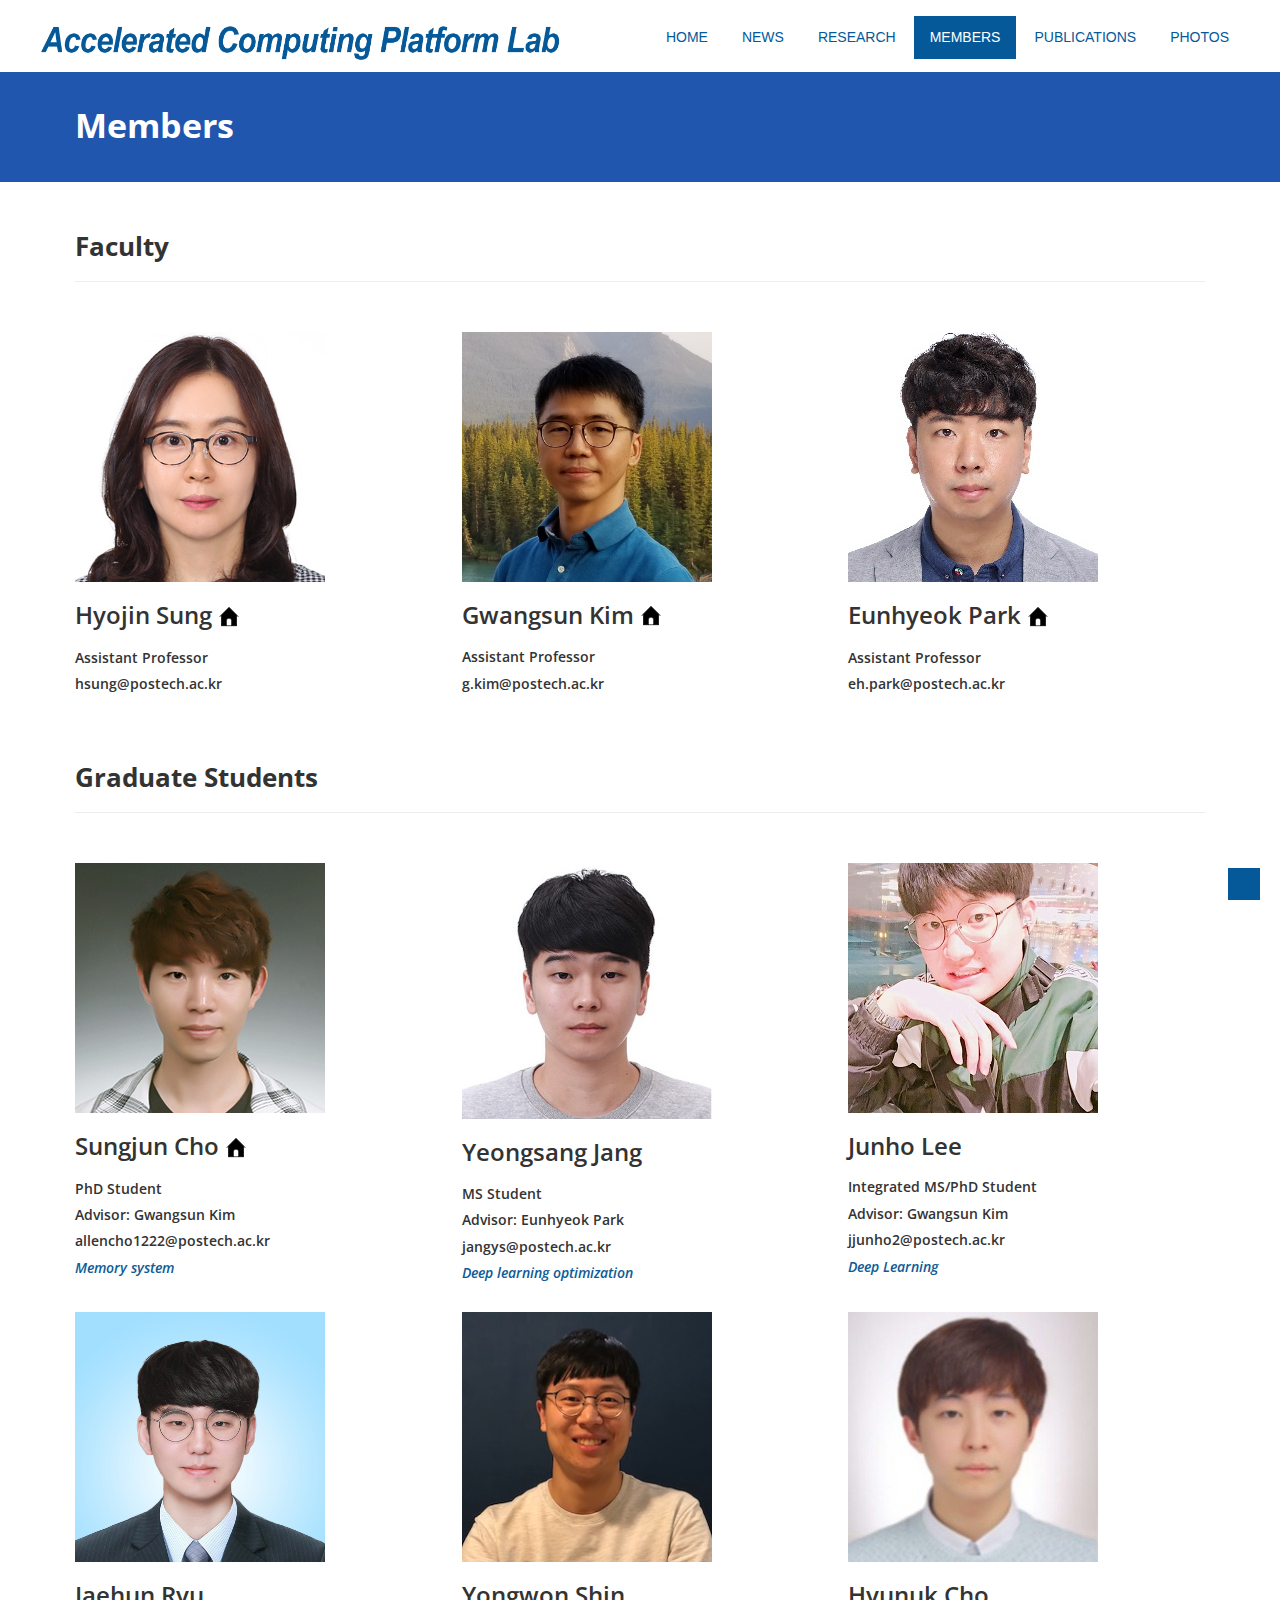
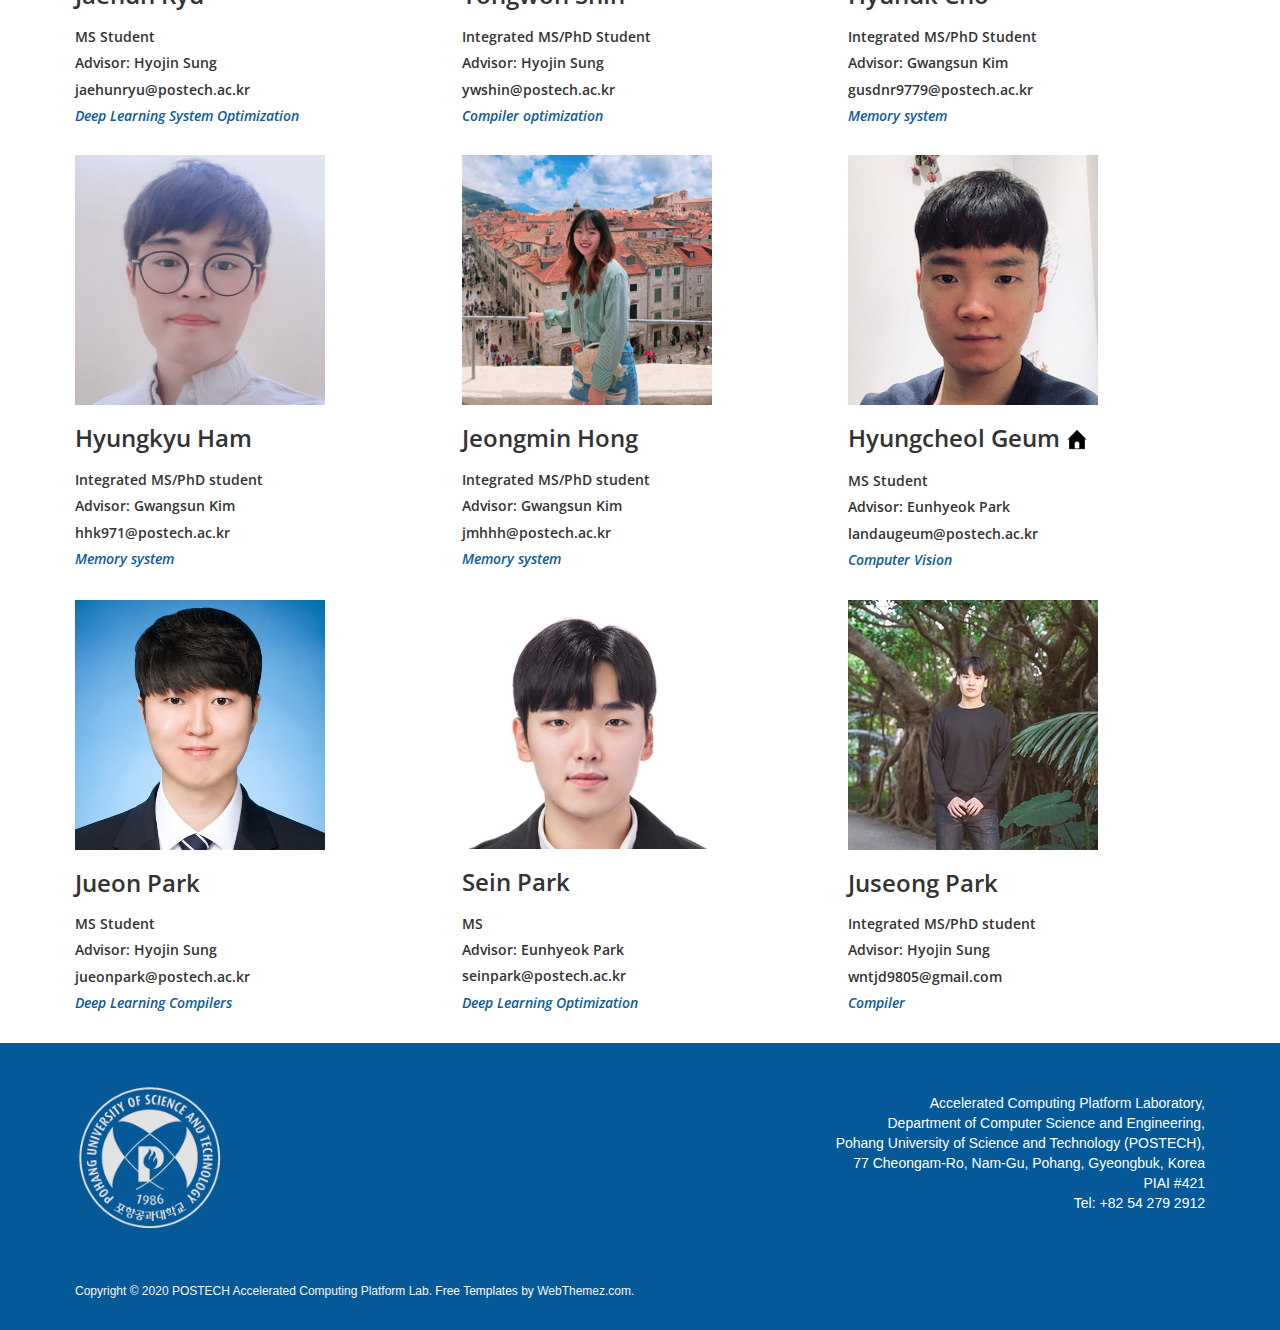
==== members.html @ 35310c90 "Update members.html" ====
<!DOCTYPE html>
<html lang="en" style="overflow-y:scroll">
<head>
<meta charset="utf-8">
<title>Accelerated Computing Platform Lab</title>
<meta name="viewport" content="width=device-width, initial-scale=1.0" />
<meta name="description" content="" />
<meta name="author" content="http://webthemez.com" />
 
<link href="css/bootstrap.min.css" rel="stylesheet" />
<link href="css/fancybox/jquery.fancybox.css" rel="stylesheet"> 
<link href="css/flexslider.css" rel="stylesheet" />
<link href="css/style.css" rel="stylesheet" />
 
<!-- HTML5 shim, for IE6-8 support of HTML5 elements -->
<!--[if lt IE 9]>
      <script src="http://html5shim.googlecode.com/svn/trunk/html5.js"></script>
    <![endif]-->

</head>
<body>
<div id="wrapper">

	<!-- start header -->
		<header>
        <div class="navbar navbar-default navbar-static-top">
            <div class="container" style="width:1250px">
                <div class="navbar-header">
                    <button type="button" class="navbar-toggle" data-toggle="collapse" data-target=".navbar-collapse">
                        <span class="icon-bar"></span>
                        <span class="icon-bar"></span>
                        <span class="icon-bar"></span>
                    </button>
                    <a class="navbar-brand" href="index.html"><img src="img/logo.png" alt="logo"/></a>
                </div>
                <div class="navbar-collapse collapse ">
                    <ul class="nav navbar-nav">
                        <li><a href="index.html">Home</a></li> 
                        <li><a href="news.html">News</a></li> 
                        <li><a href="research.html">Research</a></li>
                        <li class="active"><a href="members.html">Members</a></li>
                        <li><a href="publications.html">Publications</a></li>
                        <li><a href="photo.html">Photos</a></li>
                    </ul>
                </div>
            </div>
        </div>
	</header><!-- end header -->
	<section id="inner-headline">
	<div class="container">
		<div class="row">
			<div class="col-lg-12">
				<h2 class="pageTitle">Members</h2>
			</div>
		</div>
	</div>
	</section>
	<section id="content">
		<div class="container content">	
			<div class="row">
				<div class="col-md-12">
					<div><h2>Faculty</h2></div>
					<hr class="margin-bottom-50"></hr>
				</div>
			</div>		
        <!-- Start faculty -->
	<div id = "faculty">
	<!--
        <div class="row service-v1 margin-bottom-40">
            <div class="col-md-4 md-margin-bottom-40">
               <img class="img-responsive" src="img/service1.jpg" alt="">   
                <h3>Hyojin Sung</h3><h5>Assistant Professor</h5><h5>Dept. of Computer Science and Engineering</h5>
                <p>hsung_at_postech_dot_ac_dot_kr</p>        
            </div>
            <div class="col-md-4">
                <img class="img-responsive" src="img/service2.jpg" alt="">            
                <h3>Gwangsun Kim</h3><h5>Assistant Professor</h5><h5>Dept. of Computer Science and Engineering</h5>
                <p>g_dot_kim_at_postech_dot_ac_dot_kr</p>        
            </div>
            <div class="col-md-4 md-margin-bottom-40"></div>
        </div>
	-->
	</div>
	<br>
        <!-- End Faculty -->

	<!-- Start PhD students -->
	<!-- first row -->
			<div class="row">
				<div class="col-md-12">
					<div><h2>Graduate Students</h2></div>
					<hr class="margin-bottom-50"></hr>
				</div>
			</div>
	<div id = "graduate">
	</div>
	<!--
        <div class="row service-v1 margin-bottom-40">
            <div class="col-md-4 md-margin-bottom-40">
               <img class="img-responsive" src="img/service1.jpg" alt="">   
                <h3>Sungjun Cho</h3><h5>PhD Student</h5><h5>Dept. of Computer Science and Engineering</h5>
                <p>allencho1222_at_postech_dot_ac_dot_kr</p>        
            </div>
            <div class="col-md-4">
                <img class="img-responsive" src="img/service2.jpg" alt="">            
                <h3>Hyojin Sung</h3><h5>Assistant Professor</h5><h5>Dept. of Computer Science and Engineering</h5>
                <p>hsung_at_postech_dot_ac_dot_kr<p>        
            </div>
            <div class="col-md-4 md-margin-bottom-40">
                <img class="img-responsive" src="img/service2.jpg" alt="">            
                <h3>Hyojin Sung</h3><h5>Assistant Professor</h5><h5>Dept. of Computer Science and Engineering</h5>
                <p>hsung_at_postech_dot_ac_dot_kr</p>        
	    </div>
	</div>
	</div>-->
	<!-- end first row -->
	<!-- end PhD students -->

	<!-- Start undergarduate students -->
	<!-- first row -->
<!--	leave undergraduate student list
			<div class="row">
				<div class="col-md-12">
					<div><h2>Undergraduate Students</h2></div>
					<hr class="margin-bottom-50"></hr>
				</div>
			</div>
	<div id = "undergraduate">
        <div class="row service-v1 margin-bottom-40">
            <div class="col-md-4 md-margin-bottom-40">
               <img class="img-responsive" src="img/service1.jpg" alt="">   
                <h3>Sungjun Cho</h3><h5>PhD Student</h5><h5>Dept. of Computer Science and Engineering</h5>
                <p>allencho1222_at_postech_dot_ac_dot_kr</p>        
            </div>
            <div class="col-md-4">
                <img class="img-responsive" src="img/service2.jpg" alt="">            
                <h3>Hyojin Sung</h3><h5>Assistant Professor</h5><h5>Dept. of Computer Science and Engineering</h5>
                <p>hsung_at_postech_dot_ac_dot_kr<p>        
            </div>
            <div class="col-md-4 md-margin-bottom-40">
                <img class="img-responsive" src="img/service2.jpg" alt="">            
                <h3>Hyojin Sung</h3><h5>Assistant Professor</h5><h5>Dept. of Computer Science and Engineering</h5>
                <p>hsung_at_postech_dot_ac_dot_kr</p>        
	    </div>
	</div>
	</div>
-->
	<!-- end first row -->
	<!-- end undergraduate students -->
    </div>
    </section>
	<footer>
	<div class="container">
		<div class="row">
			<div id="markdiv" class="col-md-5">
					<img id="postechmark" src="img/postech_logo.png" align="left" width="150" height="150">
          <!--
					<span>Pohang University of Science and Technology</span> <br>
					<span>Department of Computer Science and Engineering</span>
          -->
			</div>
			<div id="addrdiv" class="col-md-5">
				<div class="widget" align="right">
					<span> Accelerated Computing Platform Laboratory, </span><br>
					<span> Department of Computer Science and Engineering,</span><br>
					<span> Pohang University of Science and Technology (POSTECH), </span><br>
					<span> 77 Cheongam-Ro, Nam-Gu, Pohang, Gyeongbuk, Korea</span><br>
					<span> PIAI #421 </span><br>
					<span> Tel: +82 54 279 2912 </span>
				</div>
			</div>
		</div>
	</div>
	<div id="sub-footer">
		<div class="container">
			<div class="row">
				<div class="col-lg-8">
					<div class="copyright">
						<p>
							<span>Copyright &copy; 2020 POSTECH Accelerated Computing Platform 
                Lab. <span> <a href="https://webthemez.com/tag/free" target="_blank">Free Templates</a> by WebThemez.com.
						</p>
					</div>
				</div>
			</div>
		</div>
	</div>
	</footer>
</div>
<a href="#" class="scrollup"><i class="fa fa-angle-up active"></i></a>
<!-- javascript
    ================================================== -->
<!-- Placed at the end of the document so the pages load faster -->
<!-- create member profile -->
<script src="js/jquery.js"></script>
<script src="js/jquery.easing.1.3.js"></script>
<script src="js/bootstrap.min.js"></script>
<script src="js/jquery.fancybox.pack.js"></script>
<script src="js/jquery.fancybox-media.js"></script> 
<script src="js/portfolio/jquery.quicksand.js"></script>
<script src="js/portfolio/setting.js"></script>
<script src="js/jquery.flexslider.js"></script>
<script src="js/animate.js"></script>
<script src="js/custom.js"></script>
<script src="js/members.js"></script>

</body>
</html>
---- css/style.css ----
/*
Author URI: http://webthemez.com/
Note: 
Licence under Creative Commons Attribution 3.0 
Do not remove the back-link in this web template 
-------------------------------------------------------*/

@import url('http://fonts.googleapis.com/css?family=Noto+Serif:400,400italic,700|Open+Sans:400,600,700'); 
//@import url('http://fonts.googleapis.com/css?family=Noto+Serif:400,400italic,700|Lato:400,600,700'); 
@import url('font-awesome.css');  
@import url('animate.css');


//sugnjun
body {
	font-family:'Open Sans', Arial, sans-serif;
	font-size:14px;
	font-weight:300;
	line-height:1.6em;
	color:#656565;
	/* background: #EFEFEF; */
}

a:active {
	outline:0;
}

.clear {
	clear:both;
}

h1,h2, h3, h4, h5, h6 {
	font-family:'Open Sans', Arial, sans-serif;
	font-weight: 600;
	line-height:1.1em;
	color:#333;
	margin-bottom: 20px;
}
 h2{
    font-size: 26px;
    font-weight: 700;
}
.container {
	padding:0 20px 0 20px;
	position:relative;
}
.help-block ul li {
    color: red;
}
.form-control {
    margin-bottom: 15px;
}
#wrapper{
	width:100%;
	margin:0;	
	padding:0;
}
.navbar-toggle {
    position: relative;
    float: right;
    padding: 9px 10px;
    margin-top: 8px;
    margin-right: 15px;
    margin-bottom: 8px;
    background-color: transparent;
    background-image: none;
    border: 0;
    border-radius: 4px;
}
.row,.row-fluid {
	margin-bottom:30px;
}

.row .row,.row-fluid .row-fluid{
	margin-bottom:30px;
}

.row.nomargin,.row-fluid.nomargin {
	margin-bottom:0;
}

img.img-polaroid {
	margin:0 0 20px 0;
}
.img-box {
	max-width:100%;
}
.flex-control-nav li{
display:none;
}
/*  Header
==================================== */
 
header .navbar {
    margin-bottom: 0;
}

.navbar-default {
    border: none;
}

.navbar-brand {
    color: #222;
	text-transform: uppercase;
    font-size: 24px;
    font-weight: 700;
    line-height: 1em;
	letter-spacing: -1px; 
    padding: 0 0 0 15px;
}
.navbar-default .navbar-brand{
color: #1891EC;
}
.navbar-default .navbar-brand img{
margin-top:2px;
height:55px;
width:530px;
}
header .navbar-collapse  ul.navbar-nav {
    float: right;
    margin-right: 0;
}
header .navbar {min-height: 70px;padding: 18px 0;background: #ffffff;}
.home-page header .navbar-default{
    background: #fff;
    /* position: absolute; */
    width: 100%;
}

header .nav li a:hover,
header .nav li a:focus,
header .nav li.active a,
header .nav li.active a:hover,
header .nav li a.dropdown-toggle:hover,
header .nav li a.dropdown-toggle:focus,
header .nav li.active ul.dropdown-menu li a:hover,
header .nav li.active ul.dropdown-menu li.active a{
    -webkit-transition: all .3s ease;
    -moz-transition: all .3s ease;
    -ms-transition: all .3s ease;
    -o-transition: all .3s ease;
    transition: all .3s ease;
}


header .navbar-default .navbar-nav > .open > a,
header .navbar-default .navbar-nav > .open > a:hover,
header .navbar-default .navbar-nav > .open > a:focus {
    -webkit-transition: all .3s ease;
    -moz-transition: all .3s ease;
    -ms-transition: all .3s ease;
    -o-transition: all .3s ease;
    transition: all .3s ease;
}


header .navbar {
    min-height: 70px;
    padding: 11px 0;
}

header .navbar-nav > li  {
    padding-top: 5px;
}

header  .navbar-nav > li > a {
    padding-bottom: 6px;
    padding-top: 5px;
    margin-left: 2px;
    line-height: 30px;
	font-weight: 700;
    -webkit-transition: all .3s ease;
    -moz-transition: all .3s ease;
    -ms-transition: all .3s ease;
    -o-transition: all .3s ease;
    transition: all .3s ease;
}


.dropdown-menu li a:hover {
    color: #fff !important;
}

header .nav .caret {
    border-bottom-color: #f5f5f5;
    border-top-color: #f5f5f5;
}
.navbar-default .navbar-nav > .active > a,
.navbar-default .navbar-nav > .active > a:hover,
.navbar-default .navbar-nav > .active > a:focus {
  background-color: #fff;
}
.navbar-default .navbar-nav > .open > a,
.navbar-default .navbar-nav > .open > a:hover,
.navbar-default .navbar-nav > .open > a:focus {
  background-color:  #fff;
}	
	

.dropdown-menu  {
    box-shadow: none;
    border-radius: 0;
	border: none;
}

.dropdown-menu li:last-child  {
	padding-bottom: 0 !important;
	margin-bottom: 0;
}

header .nav li .dropdown-menu  {
   padding: 0;
}

header .nav li .dropdown-menu li a {
   line-height: 28px;
   padding: 3px 12px;
}

/*Client Slider*/
.clients{
	padding:35px 0;
}
.clients-control{
	    position: absolute;
    right: 20px;
    top: 5px;
}
.client-img {
	height: auto;
	width: auto;
	max-width: 124px;
}
.clients-slider .owl-item{margin:0 10px; display:inline-block; min-height: 126px;}
.clients-slider .item img{
	
display: block;
	
/* background-color:#fafafa; */
}
.clients-slider .item img.colored {
	top: 0;
	display: none;
	/* background-color:#f5f5f5; */
}
.clients-slider .item {
    margin: 1px;
}
.clients-slider .item:hover img.colored{display:block;}
.clients-slider .item:hover img{display:none;}
.clients-control .btn,
.clients-control .btn{
	margin-bottom:0px;
	margin-top: 17px;
	padding: 0px 6px;
	font-size: 11px;
}


/* --- menu --- */

header .navigation {
	float:right;
}

header ul.nav li {
	border:none;
	margin:0;
}

header ul.nav li a {	
	font-size:12px;
	border:none;
	font-weight:700;
	text-transform:uppercase;
}

header ul.nav li ul li a {	
	font-size:12px;
	border:none;
	font-weight:300;
	text-transform:uppercase;
}


.navbar .nav > li > a {
  color: #055999;
  text-shadow: none;
  border: 1px solid rgba(255, 255, 255, 0) !important;
  font-size: 14px;
  font-weight: normal;
}

.navbar .nav a:hover {
	background: #055999 !important;
	color: #ffffff !important;
}

.navbar .nav > .active > a,.navbar .nav > .active > a:hover {
	background:none;
	color: #ffffff !important;
	/* border: 1px solid #055999 !important; */
	background: #055999;
}

.navbar .nav > .active > a:active,.navbar .nav > .active > a:focus {
	background:none;
	outline:0;
}

.navbar .nav li .dropdown-menu {
	z-index:2000;
}

header ul.nav li ul {
	margin-top:1px;
}
header ul.nav li ul li ul {
	margin:1px 0 0 1px;
}
.dropdown-menu .dropdown i {
	position:absolute;
	right:0;
	margin-top:3px;
	padding-left:20px;
}

.navbar .nav > li > .dropdown-menu:before {
  display: inline-block;
  border-right: none;
  border-bottom: none;
  border-left: none;
  border-bottom-color: none;
  content:none;
}
.navbar-default .navbar-nav>.active>a, .navbar-default .navbar-nav>.active>a:hover, .navbar-default .navbar-nav>.active>a:focus {color: #FFFFFF;/* border: 1px solid #FFFFFF !important; */background: #055999;color: #ffffff !important;}


ul.nav li.dropdown a {
	z-index:1000;
	display:block;
}

 select.selectmenu {
	display:none;
}
.pageTitle{
color: #fff;
margin: 30px 0 3px;
display: inline-block;
}
 
#banner{
	width: 100%;
	background:#000;
	position:relative;
	margin:0;
	padding:0;
	float: left;
	width: 100%;
}

/*  Sliders
==================================== */
/* --- flexslider --- */
#main-slider:before {/* content: ''; *//* width: 100%; *//* height: 100%; *//* background: rgba(0, 148, 255, 0.74); *//* z-index: 1; *//* position: absolute; */}
.flex-direction-nav a{
display:none;
}
.flexslider {
	padding:0;
	position: relative;
	zoom:1;
	background: #055999;
}
.flex-direction-nav .flex-prev{
left:0px; 
}
.flex-direction-nav .flex-next{ 
right:0px;
}
.flex-caption {zoom: 1;bottom: 0;background-color: transparent;color: #fff;margin: 0;padding: 25px 25px 25px 30px;position: absolute;left: 0;text-align: left;margin: 10px auto;right: 0px;display: inline-block;margin-left: 12%;}
.flex-caption h3 {color: #ffffff;margin-bottom: 15px;text-transform: uppercase;font-size: 38px;font-weight: bold;}
.flex-caption p {margin: 12px 0 56px;font-size: 20px;color: #ffffff;}
.skill-home{margin-bottom:50px;float: left;width: 100%;}
.c1{
/* border: #ed5441 1px solid; */
/* background:#ed5441; */
}
.c2{
/* border: #24DB5A 1px solid; */
/* background: #24DB5A; */
}
.c3{
/* border: #EC1890 1px solid; */
/* background: #EC1890; */
}
.c4{
/* border: #609cec 1px solid; */
/* background:#609cec; */
}
.skill-home .icons {padding: 36px 0 14px 0px;width: 100%;color: #797979;font-size: 42px;font-size: 68px;text-align: center;-ms-border-radius: 50%;-moz-border-radius: 50%;-webkit-border-radius: 50%;border-radius: 0;display: inline-table;float: left;}
.skill-home h2 {
padding-top: 20px;
font-size: 36px;
font-weight: 700;
} 
.skill-home h3 { 
font-size: 20px;
font-weight: 600;
}
.skill-home a {color: #ffffff;text-decoration: none;font-size: 13px;background: #055999;padding: 7px 20px;margin-top: 10px;display: inline-block;border: 1px solid #055999;}
.skill-home .box:hover{
	background: #ffffff;
	/* cursor:pointer; */
	/* color: #fff; */
	border: 1px solid #055999;
}
.skill-home .box:hover .icons,
.skill-home .box:hover h3, .skill-home .box:hover a {
	/* color:#fff; */
}
.skill-home a:hover {
    background: transparent;
    color: #02477b;
    border: 1px solid #055999;
}
.testimonial-solid {
padding: 50px 0 60px 0;
margin: 0 0 0 0;
background: #FFFFFF;
text-align: center;
}
.testi-icon-area {
text-align: center;
position: absolute;
top: -84px;
margin: 0 auto; 
width: 100%;
}
.testi-icon-area .quote {
padding: 15px 0 0 0;
margin: 0 0 0 0;
background: #ffffff;
text-align: center;
color: #1891EC;
display: inline-table;
width: 70px;
height: 70px;
-ms-border-radius: 50%;
-moz-border-radius: 50%;
-webkit-border-radius: 50%;
border-radius: 50%;
font-size: 42px; 
border: 1px solid #1891EC;
display: none;
}

.testi-icon-area .carousel-inner { 
margin: 20px 0;
}
.carousel-indicators {
bottom: -30px;
}
.text-center img {
margin: auto;
}
.aboutUs{padding: 80px 0 0;background: #055999;color: #fff;}
img.img-center {
margin: 0 auto;
display: block;
max-width: 100%;
}
.aboutUs h2 {
    color: #fff;
}
/* Testimonial
----------------------------------*/
.testimonial-area {
padding: 0 0 0 0;
margin:0;
background: url(../img/low-poly01.jpg) fixed center center;
background-size: cover;
-webkit-background-size: cover;
-moz-background-size: cover;
-ms-background-size: cover;
}
.testimonial-solid p {
color: #000000;
font-size: 16px;
line-height: 30px;
font-style: italic;
} 
section.jumbobox {
	background:#fff;
	padding: 28px 0 0 0;
	float: left;
	width: 100%;
	text-align: center;
}
.team-member{
	text-align:center;
}
.team-member h4{
	padding:10px 0 0;
	text-align:center;
	margin:0;
}
/* Clients
------------------------------------ */
#clients {
  padding: 67px 0; }
  #clients .client .img {
    height: 76px;
    width: 138px;
    cursor: pointer;
    -webkit-transition: box-shadow .1s linear;
    -moz-transition: box-shadow .1s linear;
    transition: box-shadow .1s linear; }
    #clients .client .img:hover {
      cursor: pointer;
      /*box-shadow: 0px 0px 2px 0px rgb(155, 155, 155);*/
      border-radius: 8px; }
  #clients .client .client1 {
    background: url("../img/client1.png") 0 -75px; }
    #clients .client .client1:hover {
      background-position: 1px 0px; }
  #clients .client .client2 {
    background: url("../img/client2.png") 0 -75px; }
    #clients .client .client2:hover {
      background-position: -1px 0px; }
  #clients .client .client3 {
    background: url("../img/client3.png") 0 -76px; }
    #clients .client .client3:hover {
      background-position: 0px 0px; }


/* Content
==================================== */

#content {
	position:relative;
	/* background:#fff; */
	padding: 30px 0 0px 0;
}

#content img {
	max-width:100%;
	height:auto;
}
 
.cta-text {
	text-align: center;
	margin-top:10px;
}


.big-cta .cta {
	margin-top:10px;
}
 
.box {
	width: 100%;
	/* border: 1px solid #D4D4D4; */
	display: inline-block;
	background: #efefef;
	padding-bottom: 20px;
	border: 1px solid #efefef;
}
.box-gray  {
	background: #f8f8f8;
	padding: 20px 20px 30px;
}
.box-gray  h4,.box-gray  i {
	margin-bottom: 20px;
}
.box-bottom {
	padding: 20px 0;
	text-align: center;
}
.box-bottom a {
	color: #fff;
	font-weight: 700;
}
.box-bottom a:hover {
	color: #eee;
	text-decoration: none;
}


/* Bottom
==================================== */

#bottom {
	background:#fcfcfc;
	padding:50px 0 0;

}
/* twitter */
#twitter-wrapper {
    text-align: center;
    width: 70%;
    margin: 0 auto;
}
#twitter em {
    font-style: normal;
    font-size: 13px;
}

#twitter em.twitterTime a {
	font-weight:600;
}

#twitter ul {
    padding: 0;
	list-style:none;
}
#twitter ul li {
    font-size: 20px;
    line-height: 1.6em;
    font-weight: 300;
    margin-bottom: 20px;
    position: relative;
    word-break: break-word;
}

.features .features-item {
  padding: 0 0 70px 0;
}
.features .features-item .features {
  margin-bottom: 34px;
}
.features .features-item .features .icon {
  float: left;
}
.features .features-item .features .icon i {
  z-index: 99;
  font-size: 26px;
  margin: 2px 8px 0 0;
  color: #ffc02a;
  background: #055999;
  padding: 16px;
  height: 58px;
  display: inline-block;
  border: 1px solid #055999;
}
.features .features-item .features-content {
  margin-left: 80px;
  padding-right: 68px;
}
.features .features-item .features-content h3 {
  padding-bottom: 8px;
  text-transform: uppercase;
  margin: 0;
  font-size: 18px;
}
.features .features-item .features:hover .icon-radius:after {
  -webkit-transform: scale(1);
  -moz-transform: scale(1);
  -ms-transform: scale(1);
  -o-transform: scale(1);
  transform: scale(1);
}
.features img{

margin: 10px 0 0 0;
}
/* page headline
==================================== */

//#inner-headline{background: #2056ae url(../img/slides/1.jpg) top right;position: relative;margin: 0;padding: 24px 0;background-size: 39%;background-repeat: no-repeat;background-size: contain;padding: 0;}
#inner-headline{background: #2056ae top right;position: relative;margin: 0;padding: 24px 0;background-size: 39%;background-repeat: no-repeat;background-size: contain;padding: 0;}
#inner-headline:before{content:'';position: absolute;/* background: rgba(0, 0, 0, 0.42); */z-index: 1;top: 0;left: 0;right: 0;bottom: 0;}

#inner-headline h2.pageTitle{
	color: #ffffff;
	padding: 5px 0;
	text-align: left;
	display:block;
	font-size: 34px;
	font-weight: 700;
	position: relative;
	z-index: 3;
}

/* --- breadcrumbs --- */
#inner-headline ul.breadcrumb {
	margin:40px 0;
	float:left;
}

#inner-headline ul.breadcrumb li {
	margin-bottom:0;
	padding-bottom:0;
}
#inner-headline ul.breadcrumb li {
	font-size:13px;
	color:#fff;
}

#inner-headline ul.breadcrumb li i{
	color:#dedede;
}

#inner-headline ul.breadcrumb li a {
	color:#fff;
}

ul.breadcrumb li a:hover {
	text-decoration:none;
}
.fancybox-title-inside-wrap {
    padding: 3px 30px 6px;
    background: #2F2F2F;
    text-align: center; 
}
.fancybox-title-inside-wrap h4{
    font-size: 18px;	
}
.fancybox-nav span { 
    background-color: transparent;
}
/* Forms
============================= */

/* --- contact form  ---- */
form#contactform input[type="text"] {
  width: 100%;
  border: 1px solid #f5f5f5;
  min-height: 40px;
  padding-left:20px;
  font-size:13px;
  padding-right:20px;
  -webkit-box-sizing: border-box;
     -moz-box-sizing: border-box;
          box-sizing: border-box;

}

form#contactform textarea {
border: 1px solid #f5f5f5;
  width: 100%;
  padding-left:20px;
  padding-top:10px;
  font-size:13px;
  padding-right:20px;
  -webkit-box-sizing: border-box;
     -moz-box-sizing: border-box;
          box-sizing: border-box;

}

form#contactform .validation {
	font-size:11px;
}

#sendmessage {
	border:1px solid #e6e6e6;
	background:#f6f6f6;
	display:none;
	text-align:center;
	padding:15px 12px 15px 65px;
	margin:10px 0;
	font-weight:600;
	margin-bottom:30px;

}

#sendmessage.show,.show  {
	display:block;
}
 
form#commentform input[type="text"] {
  width: 100%;
  min-height: 40px;
  padding-left:20px;
  font-size:13px;
  padding-right:20px;
  -webkit-box-sizing: border-box;
     -moz-box-sizing: border-box;
          box-sizing: border-box;
	-webkit-border-radius: 2px 2px 2px 2px;
		-moz-border-radius: 2px 2px 2px 2px;
			border-radius: 2px 2px 2px 2px;

}

form#commentform textarea {
  width: 100%;
  padding-left:20px;
  padding-top:10px;
  font-size:13px;
  padding-right:20px;
  -webkit-box-sizing: border-box;
     -moz-box-sizing: border-box;
          box-sizing: border-box;
	-webkit-border-radius: 2px 2px 2px 2px;
		-moz-border-radius: 2px 2px 2px 2px;
			border-radius: 2px 2px 2px 2px;
}


/* --- search form --- */
.search{
	float:right;
	margin:35px 0 0;
	padding-bottom:0;
}

#inner-headline form.input-append {
	margin:0;
	padding:0;
}



/*  Portfolio
================================ */

.work-nav #filters {
	margin: 0;
	padding: 0;
	list-style: none;
}

.work-nav #filters li {
	margin: 0 10px 30px 0;
	padding: 0;
	float:left;
}

.work-nav #filters li a {
	color: #7F8289;
	font-size: 16px;
	display: block;	
}

.work-nav #filters li a:hover {

}

.work-nav #filters li a.selected {
	color: #DE5E60;
}

#thumbs {
	margin: 0;
	padding: 0;	
}

#thumbs li {
	list-style-type: none;
}
 

.item-thumbs a + img {
	width: 100%;	
}

.item-thumbs .hover-wrap {
	position: absolute;
	display: block;
	width: 100%;
	height: 100%;
	
	opacity: 0;
	filter: alpha(opacity=0);
	
	-webkit-transition: all 450ms ease-out 0s;	
	   -moz-transition: all 450ms ease-out 0s;
		 -o-transition: all 450ms ease-out 0s;
		    transition: all 450ms ease-out 0s;
		  
	-webkit-transform: rotateY(180deg) scale(0.5,0.5);
	   -moz-transform: rotateY(180deg) scale(0.5,0.5);
		-ms-transform: rotateY(180deg) scale(0.5,0.5);
		 -o-transform: rotateY(180deg) scale(0.5,0.5);
			transform: rotateY(180deg) scale(0.5,0.5);	
}

.item-thumbs:hover .hover-wrap,
.item-thumbs.active .hover-wrap {
	opacity: 1;
	filter: alpha(opacity=100);
	
	-webkit-transform: rotateY(0deg) scale(1,1);
	   -moz-transform: rotateY(0deg) scale(1,1);
		-ms-transform: rotateY(0deg) scale(1,1);
		 -o-transform: rotateY(0deg) scale(1,1);
		    transform: rotateY(0deg) scale(1,1);
}

.item-thumbs .hover-wrap .overlay-img {
	position: absolute;
	width: 100%;
	height: 100%;
	opacity: 0.80;
	filter: alpha(opacity=80);
	background: rgba(228, 137, 7, 0.64);
}

.item-thumbs .hover-wrap .overlay-img-thumb {
	position: absolute;
	border-radius: 60px;
	top: 50%;
	left: 50%;
	margin: -16px 0 0 -16px;
	color: #fff;
	font-size: 32px;
	line-height: 1em;
	opacity: 1;
	filter: alpha(opacity=100);
}
 
ul.portfolio-categ{
	margin:10px 0 30px 0;
	padding:0;
	float:left;
	list-style:none;
}

ul.portfolio-categ li{
margin: 0; 
float: left;
list-style: none;
font-size: 13px;
font-weight: 600;
border: 1px solid #D5D5D5;
margin-right: 15px;
}

ul.portfolio-categ li a{
	display:block;
	padding: 8px 20px;
	color:#353535;
}
ul.portfolio-categ li.active{

border: 1px solid #055999;

background-color: #055999;

color: #0F0F29 !important;
}
ul.portfolio-categ li.active a:hover, ul.portfolio-categ li a:hover,ul.portfolio-categ li a:focus,ul.portfolio-categ li a:active {
	text-decoration:none;
	outline:0; 
}
ul.portfolio-categ li.active a{
color: #fff;}
  #accordion-alt3 .panel-heading h4 {
font-size: 13px;
line-height: 28px;
}
.panel .panel-heading h4 {
font-weight: 400;
}
.panel-title {
margin-top: 0;
margin-bottom: 0;
font-size: 15px;
color: inherit;
}
.panel-group .panel {
margin-bottom: 0;
border-radius: 2px;
}
.panel {
margin-bottom: 18px;
background-color: #F4F4F4;
border: 1px solid transparent;
border-radius: 2px;
-webkit-box-shadow: 0 1px 1px rgba(0,0,0,0.05);
box-shadow: 0 1px 1px rgba(0,0,0,0.05);
}
#accordion-alt3 .panel-heading h4 a i {font-size: 13px;line-height: 18px;width: 18px;height: 18px;margin-right: 5px;color: #055999;text-align: center;border-radius: 50%;margin-left: 6px;}  
.progress.pb-sm {
height: 6px!important;
}
.progress {
box-shadow: inset 0 0 2px rgba(0,0,0,.1);
}
.progress {
overflow: hidden;
height: 18px;
margin-bottom: 18px;
background-color: #f5f5f5;
border-radius: 2px;
-webkit-box-shadow: inset 0 1px 2px rgba(0,0,0,0.1);
box-shadow: inset 0 1px 2px rgba(0,0,0,0.1);
}
.progress .progress-bar.progress-bar-red {
background: #ed5441;
} 
.progress .progress-bar.progress-bar-green {
background: #51d466;
}
.progress .progress-bar.progress-bar-lblue {
background: #32c8de;
}
/* --- portfolio detail --- */
.top-wrapper {
	margin-bottom:20px;
}
.info-blocks {
margin-bottom: 15px;
}
.info-blocks i.icon-info-blocks {float: left;color: #055999;font-size: 30px;min-width: 50px;margin-top: 6px;text-align: center;background: #FFFFFF;height: 64px;padding: 18px;border: 1px solid #055999;}
.info-blocks .info-blocks-in {
padding: 0 10px;
overflow: hidden;
}
.info-blocks .info-blocks-in h3 {
color: #555;
font-size: 20px;
line-height: 28px;
margin:0px;
}
.info-blocks .info-blocks-in p {
font-size: 14px;
}
  
blockquote {
	font-size:16px;
	font-weight:400;
	font-family:'Noto Serif', serif;
	font-style:italic;
	padding-left:0;
	color:#a2a2a2;
	line-height:1.6em;
	border:none;
}

blockquote cite 							{ display:block; font-size:12px; color:#666; margin-top:10px; }
blockquote cite:before 					{ content:"\2014 \0020"; }
blockquote cite a,
blockquote cite a:visited,
blockquote cite a:visited 				{ color:#555; }

/* --- pullquotes --- */

.pullquote-left {
	display:block;
	color:#a2a2a2;
	font-family:'Noto Serif', serif;
	font-size:14px;
	line-height:1.6em;
	padding-left:20px;
}

.pullquote-right {
	display:block;
	color:#a2a2a2;
	font-family:'Noto Serif', serif;
	font-size:14px;
	line-height:1.6em;
	padding-right:20px;
}

/* --- button --- */
.btn{text-align: center;background: #055999;color: #fff;border-radius: 0;border: none;padding: 8px 15px;border: 1px solid #055999;}
.btn-theme {
	color: #fff;
	background: transparent;
	border: 1px solid #FFFFFF;
	padding: 12px 30px;
	font-weight: bold;
	border-radius: 10px;
}
.btn-theme:hover {
	color: #eee;
}

/* --- list style --- */

ul.general {
	list-style:none;
	margin-left:0;
}

ul.link-list{
	margin:0;
	padding:0;
	list-style:none;
}

ul.link-list li{
	margin:0;
	padding:2px 0 2px 0;
	list-style:none;
}
footer{
//sungjun:change footer color
//background: #1B1B1B;
background: #055999;
}
footer ul.link-list li a{
	//sungjun: footer color
	//color: #949494;
	color: #ffffff;
}
footer ul.link-list li a:hover {
	color:#eee;
}
/* --- Heading style --- */

h4.heading {
	font-weight:700;
}

.heading { margin-bottom: 30px; }

.heading {
	position: relative;
	
}

#research {
	//text-align:right;
	//argin-right:300px;
	text-indent:30px;
	list-style-position:inside;
}

#sponsordiv {
	margin-left:30px;
}

#memory {
	margin-top:50px;
}

#samsung {
	margin-bottom:-15px;
	margin-right:50px;
}

#addrdiv {
	float:right;
	margin-left:auto;
	margin-right:auto;
}

#markdiv {
	float:left;
	margin-left:auto;
	margin-right:auto;
	margin-top:40px;
}

#postechmark {
	float:left;
	//margin-right:10px;
	//margin-top:-5px;
  margin-top:-50px;
}

.widgetheading {
	width:100%;

	padding:0;
}

#bottom .widgetheading {
	position: relative;
	border-bottom: #e6e6e6 1px solid;
	padding-bottom: 9px;
}

aside .widgetheading {
	position: relative;
	border-bottom: #e9e9e9 1px solid;
	padding-bottom: 9px;
}

footer .widgetheading {
	position: relative;
}

footer .widget .social-network {
	position:relative;
}


#bottom .widget .widgetheading span, aside .widget .widgetheading span, footer .widget .widgetheading span {	
	position: absolute;
	width: 60px;
	height: 1px;
	bottom: -1px;
	right:0;

}
.box-area{padding: 0 0;/* padding-top: 0; *//* height: 125px; */float: left;text-align: center;padding: 0px 20px;width: 100%;}
/* --- Map --- */
.map{
	position:relative;
	margin-top:-50px;
	margin-bottom:40px;
}

.map iframe{
	width:100%;
	height:450px;
	border:none;
}

.map-grid iframe{
	width:100%;
	height:350px;
	border:none;
	margin:0 0 -5px 0;
	padding:0;
}

 
ul.team-detail{
	margin:-10px 0 0 0;
	padding:0;
	list-style:none;
}

ul.team-detail li{
	border-bottom:1px dotted #e9e9e9;
	margin:0 0 15px 0;
	padding:0 0 15px 0;
	list-style:none;
}

ul.team-detail li label {
	font-size:13px;
}

ul.team-detail li h4, ul.team-detail li label{
	margin-bottom:0;
}

ul.team-detail li ul.social-network {
	border:none;
	margin:0;
	padding:0;
}

ul.team-detail li ul.social-network li {
	border:none;	
	margin:0;
}
ul.team-detail li ul.social-network li i {
	margin:0;
}

 
.pricing-title{
	background:#fff;
	text-align:center;
	padding:10px 0 10px 0;
}

.pricing-title h3{
	font-weight:600;
	margin-bottom:0;
}

.pricing-offer{
	background: #fcfcfc;
	text-align: center;
	padding:40px 0 40px 0;
	font-size:18px;
	border-top:1px solid #e6e6e6;
	border-bottom:1px solid #e6e6e6;
}

.pricing-box.activeItem .pricing-offer{
	color:#fff;
}

.pricing-offer strong{
	font-size:78px;
	line-height:89px;
}

.pricing-offer sup{
	font-size:28px;
}

.pricing-container{
	background: #fff;
	text-align:center;
	font-size:14px;
}

.pricing-container strong{
color:#353535;
}

.pricing-container ul{
	list-style:none;
	padding:0;
	margin:0;
}

.pricing-container ul li{
	border-bottom: 1px solid #E6E6E6;
	list-style: none;
	padding: 15px 0 15px 0;
	margin: 0 0 0 0;
	color: #222;
}

.pricing-action{
	margin:0;
	background: #fcfcfc;
	text-align:center;
	padding:20px 0 30px 0;
}

.pricing-wrapp{
	margin:0 auto;
	width:100%;
	background:#fd0000;
}
 .pricing-box-item {
border: 1px solid #e6e6e6;
	
	position:relative;
	margin:0 0 20px 0;
	padding:0;
  -webkit-box-shadow: 0 2px 0 rgba(0,0,0,0.03);
  -moz-box-shadow: 0 2px 0 rgba(0,0,0,0.03);
  box-shadow: 0 2px 0 rgba(0,0,0,0.03);
  -webkit-box-sizing: border-box;
  -moz-box-sizing: border-box;
  box-sizing: border-box;
}

.pricing-box-item .pricing-heading {
	text-align: center;
	padding:0px 0 0px 0;
	display:block;
}
.pricing-box-item.activeItem .pricing-heading {
	text-align: center;
	padding:0px 0 1px 0;
	border-bottom:none;
	display:block;
	color:#fff;
}
.pricing-box-item.activeItem .pricing-heading h3 {
	 
}

.pricing-box-item .pricing-heading h3 strong {
	font-size: 24px;
	font-weight: bold;
	letter-spacing:-1px;
	color: #055999;
}
.pricing-box-item .pricing-heading h3 {
	font-size:32px;
	font-weight:300;
	letter-spacing:-1px;
	margin-bottom: 0;
}

.pricing-box-item .pricing-terms {
	text-align: center;
	display: block;
	overflow: hidden;
	padding: 11px 0 5px; 
}

.pricing-box-item .pricing-terms  h6 {
	margin-top: 20px;
	color: #000;
	font-size: 22px;
	font-weight: normal;
	background: #ffffff;
	padding: 20px 0;
}

.pricing-box-item .icon .price-circled {
    margin: 10px 10px 10px 0;
    display: inline-block !important;
    text-align: center !important;
    color: #fff;
    width: 68px;
    height: 68px;
	padding:12px;
    font-size: 16px;
	font-weight:700;
    line-height: 68px;
    text-shadow:none;
    cursor: pointer;
    background-color: #888;
    border-radius: 64px;
    -moz-border-radius: 64px;
    -webkit-border-radius: 64px;
}

.pricing-box-item  .pricing-action{
	margin:0;
	text-align:center;
	padding: 30px 15px;
}
 .pricing-action a:hover {
    color: #fff;
}
/* ===== Widgets ===== */

/* --- flickr --- */
.widget .flickr_badge {
	width:100%;
}
.widget .flickr_badge img { margin: 0 9px 20px 0; }

footer .widget .flickr_badge {
    width: 100%;
}
footer .widget .flickr_badge img {
    margin: 0 9px 20px 0;
}

.flickr_badge img {
    width: 50px;
    height: 50px;
    float: left;
	margin: 0 9px 20px 0;
}
 
/* --- Recent post widget --- */

.recent-post{
	margin:20px 0 0 0;
	padding:0;
	line-height:18px;
}

.recent-post h5 a:hover {
	text-decoration:none;
}

.recent-post .text h5 a {
	color:#353535;
}

  
footer{
	padding:50px 0 0 0;
	//sungjun: footer color
	//color: #949494;
	color: #ffffff;
}

footer a {
	color:#fff;
}

footer a:hover {
	color:#eee;
}

footer h1, footer h2, footer h3, footer h4, footer h5, footer h6{
	color: #FFFFFF;
}

footer address {
	line-height:1.6em;
}

footer h5 a:hover, footer a:hover {
	text-decoration:none;
}

ul.social-network {
	list-style:none;
	margin:0;
}

ul.social-network li {
	display:inline;
	margin: 0 5px;
}

#sub-footer{
	text-shadow:none;
	color:#f5f5f5;
	padding:0;
	padding-top:0px;
	margin:20px 0 0 0;
	//sungjun:change footer color
	//background: #191919;
	background: #055999;
}

#sub-footer p{
	margin:0;
	padding:0;
}

#sub-footer span{
	color:#f5f5f5;
}

.copyright {
	text-align:left;
	font-size:12px;
}

#sub-footer ul.social-network {
	float:right;
}

  

/* scroll to top */
.scrollup{
    position:fixed;
    width:32px;
    height:32px;
    bottom:0px;
    right:20px;
    background: #055999;
}

a.scrollup {
	outline:0;
	text-align: center;
}

a.scrollup:hover,a.scrollup:active,a.scrollup:focus {
	opacity:1;
	text-decoration:none;
}
a.scrollup i {
	margin-top: 10px;
	color: #fff;
}
a.scrollup i:hover {
	text-decoration:none;
}



 
.absolute{
	position:absolute;
}

.relative{
	position:relative;
}

.aligncenter{
	text-align:center;
}

.aligncenter span{
	margin-left:0;
}

.floatright {
	float:right;
}

.floatleft {
	float:left;
}

.floatnone {
	float:none;
}

.aligncenter {
	text-align:center;
}
 
img.pull-left, .align-left{
	float:left;
	margin:0 15px 15px 0;
}

.widget img.pull-left {
	float:left;
	margin:0 15px 15px 0;
}

img.pull-right, .align-right {
	float:right;
	margin:0 0 15px 15px;
}

article img.pull-left, article .align-left{
	float:left;
	margin:5px 15px 15px 0;
}

article img.pull-right, article .align-right{
	float:right;
	margin:5px 0 15px 15px;
}
 ============================= */

.clear-marginbot{
	margin-bottom:0;
}

.marginbot10{
	margin-bottom:10px;
}
.marginbot20{
	margin-bottom:20px;
}
.marginbot30{
	margin-bottom:30px;
}
.marginbot40{
	margin-bottom:40px;
}

.clear-margintop{
	margin-top:0;
}

.margintop10{
	margin-top:10px;
}

.margintop20{
	margin-top:20px;
}

.margintop30{
	margin-top:30px;
}

.margintop40{
	margin-top:40px;
}
header .nav .caret {
    border-bottom-color: #f5f5f5;
    border-top-color: #adadad;
}

/*  Media queries 
============================= */

@media (min-width: 768px) and (max-width: 979px) {

	a.detail{
		background:none;
		width:100%;
	}


	
	footer .widget form  input#appendedInputButton {
		  display: block;
		  width: 91%;
		  -webkit-border-radius: 4px 4px 4px 4px;
			 -moz-border-radius: 4px 4px 4px 4px;
				  border-radius: 4px 4px 4px 4px;
	}
	
	footer .widget form  .input-append .btn {
		  display: block;
		  width: 100%;
		  padding-right: 0;
		  padding-left: 0;
		  -webkit-box-sizing: border-box;
			 -moz-box-sizing: border-box;
				  box-sizing: border-box;
				  margin-top:10px;
	}

	ul.related-folio li{
		width:156px;
		margin:0 20px 0 0;
	}	
}

@media (max-width: 767px) {
.navbar-default .navbar-collapse{
border-color: none;/* background: #202021; */}
.navbar-default .navbar-toggle .icon-bar {background-color: #055999;border-radius: 0;}
.navbar-default .navbar-toggle:hover, .navbar-default .navbar-toggle:focus {background-color: rgba(221, 221, 221, 0);/* margin-top: 12px; */}
.navbar-default .navbar-collapse, .navbar-default .navbar-form {
border-color: rgba(255, 255, 255, 0.58);
margin-top: 15px;
}

  body {
    padding-right: 0;
    padding-left: 0;
  }
	.navbar-brand { 
		border-bottom: none;
	}
	.navbar-header {
		border-bottom: none;
	}
	
	.navbar-nav {
		border-top: none;
		float: none;
		width: 100%;
	}
.navbar .nav > .active > a, .navbar .nav > .active > a:hover {/* background: none; */font-weight: 700;color: #FFFFFF;}
	header .navbar-nav > li {
padding-bottom: 2px;
padding-top: 3px;
}
	header .nav li .dropdown-menu  {
		margin-top: 0;
	}

	.dropdown-menu {
	  position: absolute;
	  top: 0;
	  left: 40px;
	  z-index: 1000;
	  display: none;
	  float: left;
	  min-width: 160px;
	  padding: 5px 0;
	  margin: 2px 0 0;
	  font-size: 13px;
	  list-style: none;
	  background-color: #fff;
	  background-clip: padding-box;
	  border: 1px solid #f5f5f5;
	  border: 1px solid rgba(0, 0, 0, .15);
	  border-radius: 0;
	  -webkit-box-shadow: 0 6px 12px rgba(0, 0, 0, .175);
			  box-shadow: 0 6px 12px rgba(0, 0, 0, .175);
	}
	

	
	li.active  {
		border: none;
		overflow: hidden;
}

	
	.box {
		border-bottom:1px solid #e9e9e9;
		padding-bottom:20px;
	}

	.flexslider .slide-caption {
		width: 90%; 
		padding: 2%; 
		position: absolute; 
		left: 0; 
		bottom: -40px; 
	}


	#inner-headline .breadcrumb {
		float:left;
		clear:both;
		width:100%;
	}

	.breadcrumb > li {
		font-size:13px;
	}

	
	ul.portfolio li article a i.icon-48{
		width:20px;
		height:20px;
		font-size:16px;
		line-height:20px;
	}


	.left-sidebar{
		border-right:none;
		padding:0 0 0 0;
		border-bottom: 1px dotted #e6e6e6;
		padding-bottom:10px;
		margin-bottom:40px;
	}
	
	.right-sidebar{
		margin-top:30px;
		border-left:none;
		padding:0 0 0 0;
	}
	
	
	footer .col-lg-1, footer .col-lg-2, footer .col-md-3, footer .col-lg-4, footer .col-lg-5, footer .col-lg-6, 
	footer .col-lg-7, footer .col-lg-8, footer .col-lg-9, footer .col-lg-10, footer .col-lg-11, footer .col-lg-12{
		margin-bottom:20px;
	}

	#sub-footer ul.social-network {
		float:left;
	}
	

	
  [class*="span"] {
		margin-bottom:20px;
  }

}
@media (min-width:768px){
	.item-thumbs {
    position: relative;
    overflow: hidden;
    margin-bottom: 30px;
    cursor: pointer;
    width: 48%;
    float: left;
    margin: 1%;
}
}
@media (max-width: 480px) {
	.bottom-article a.pull-right {
		float:left;
		margin-top:20px;
	}

	.search{
		float:left;
	}

	.flexslider .flex-caption {
		display:none;
	}


	.cta-text {
		margin:0 auto;
		text-align:center;	
	}
	
	ul.portfolio li article a i{
		width:20px;
		height:20px;
		font-size:14px;
	}


}

 
    /*==========  Mobile First Method  ==========*/
 
    /* Extra Small Devices, Phones */ 
    @media only screen and (min-width : 480px) {

		.item-thumbs {
			position: relative;
			overflow: hidden;
			margin-bottom: 30px;
			cursor: pointer;
			width: 98%;
			float: left;
			margin: 1%;
		}
    }

    /* Small Devices, Tablets */
    @media only screen and (min-width : 768px) {
		.item-thumbs {
			position: relative;
			overflow: hidden;
			margin-bottom: 30px;
			cursor: pointer;
			width: 46%;
			float: left;
			margin: 1%;
		}
    }

    /* Medium Devices, Desktops */
    @media only screen and (min-width : 992px) {

		.item-thumbs {
			position: relative;
			overflow: hidden;
			margin-bottom: 30px;
			cursor: pointer;
			width: 23%;
			float: left;
			margin: 1%;
		}
    }

    /* Large Devices, Wide Screens */
    @media only screen and (min-width : 1200px) {

		.item-thumbs {
			position: relative;
			overflow: hidden;
			margin-bottom: 30px;
			cursor: pointer;
			width: 23%;
			float: left;
			margin: 1%;
		}
    }
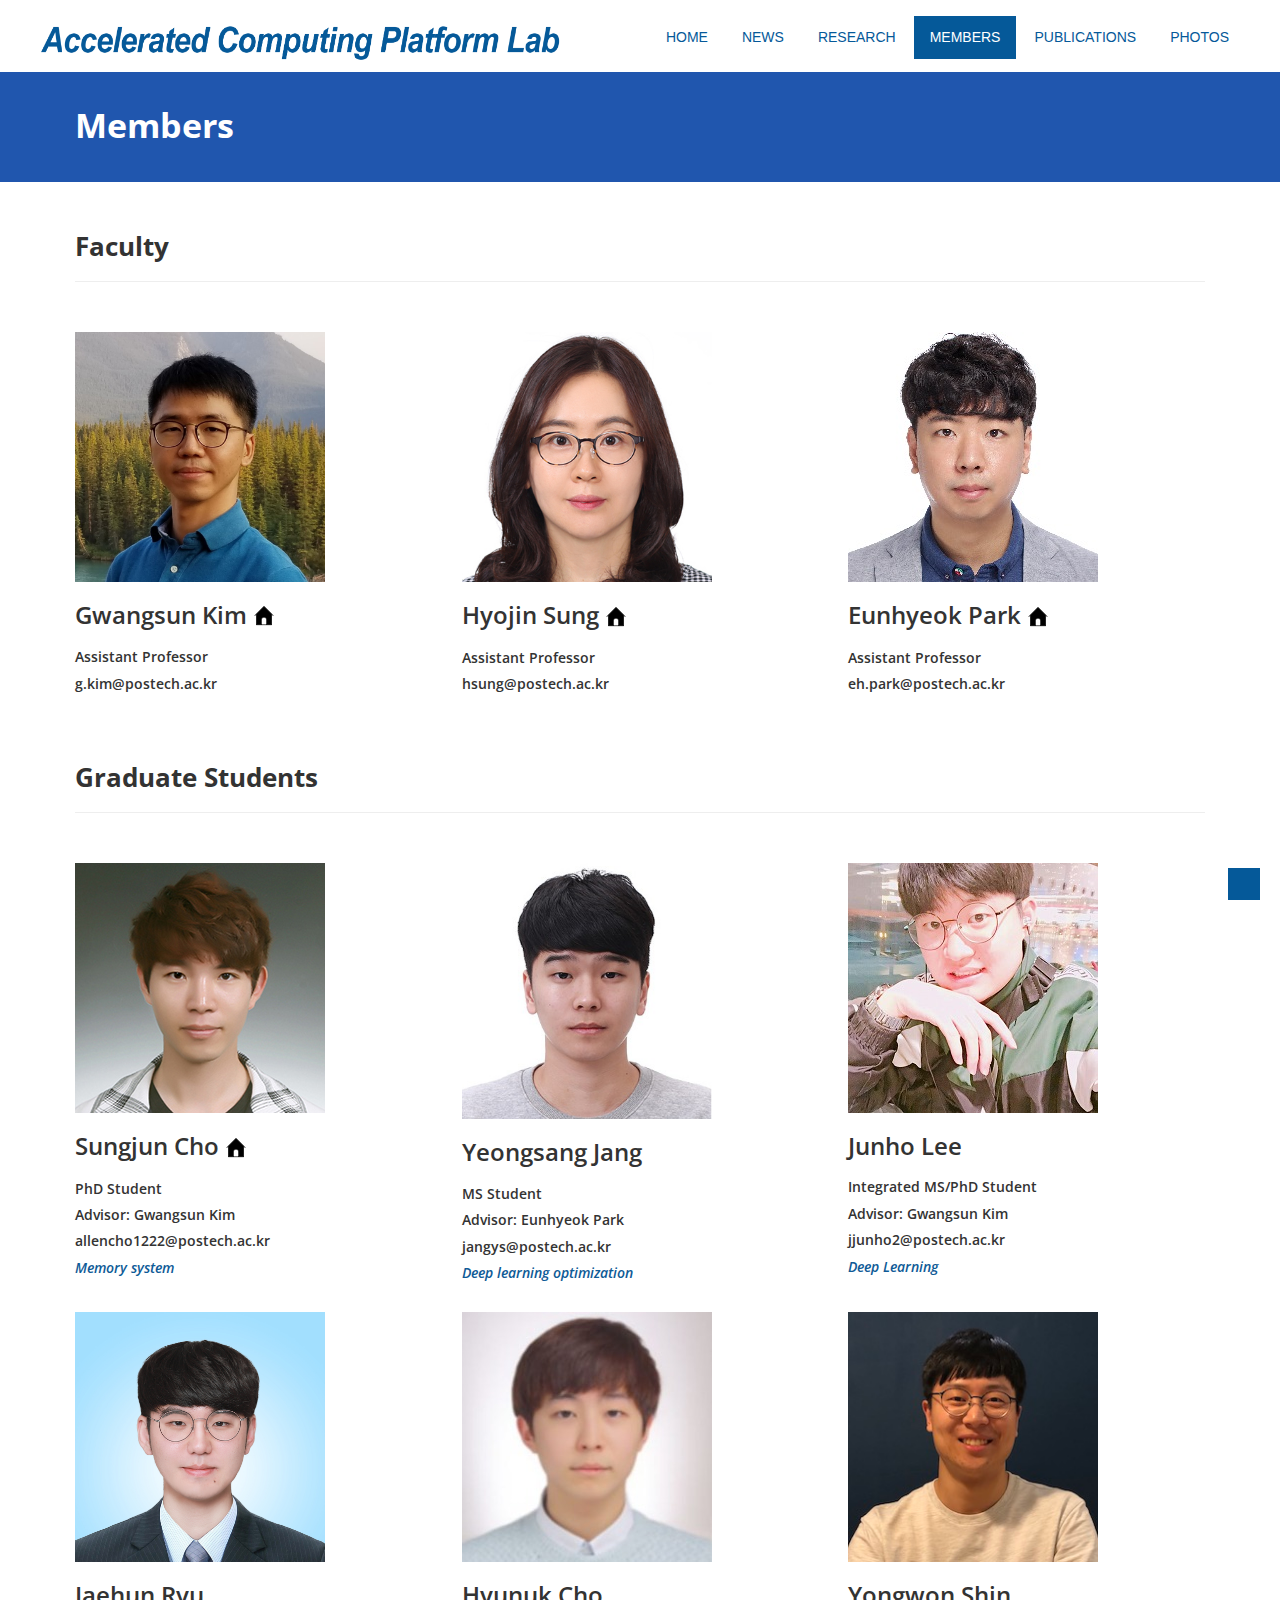
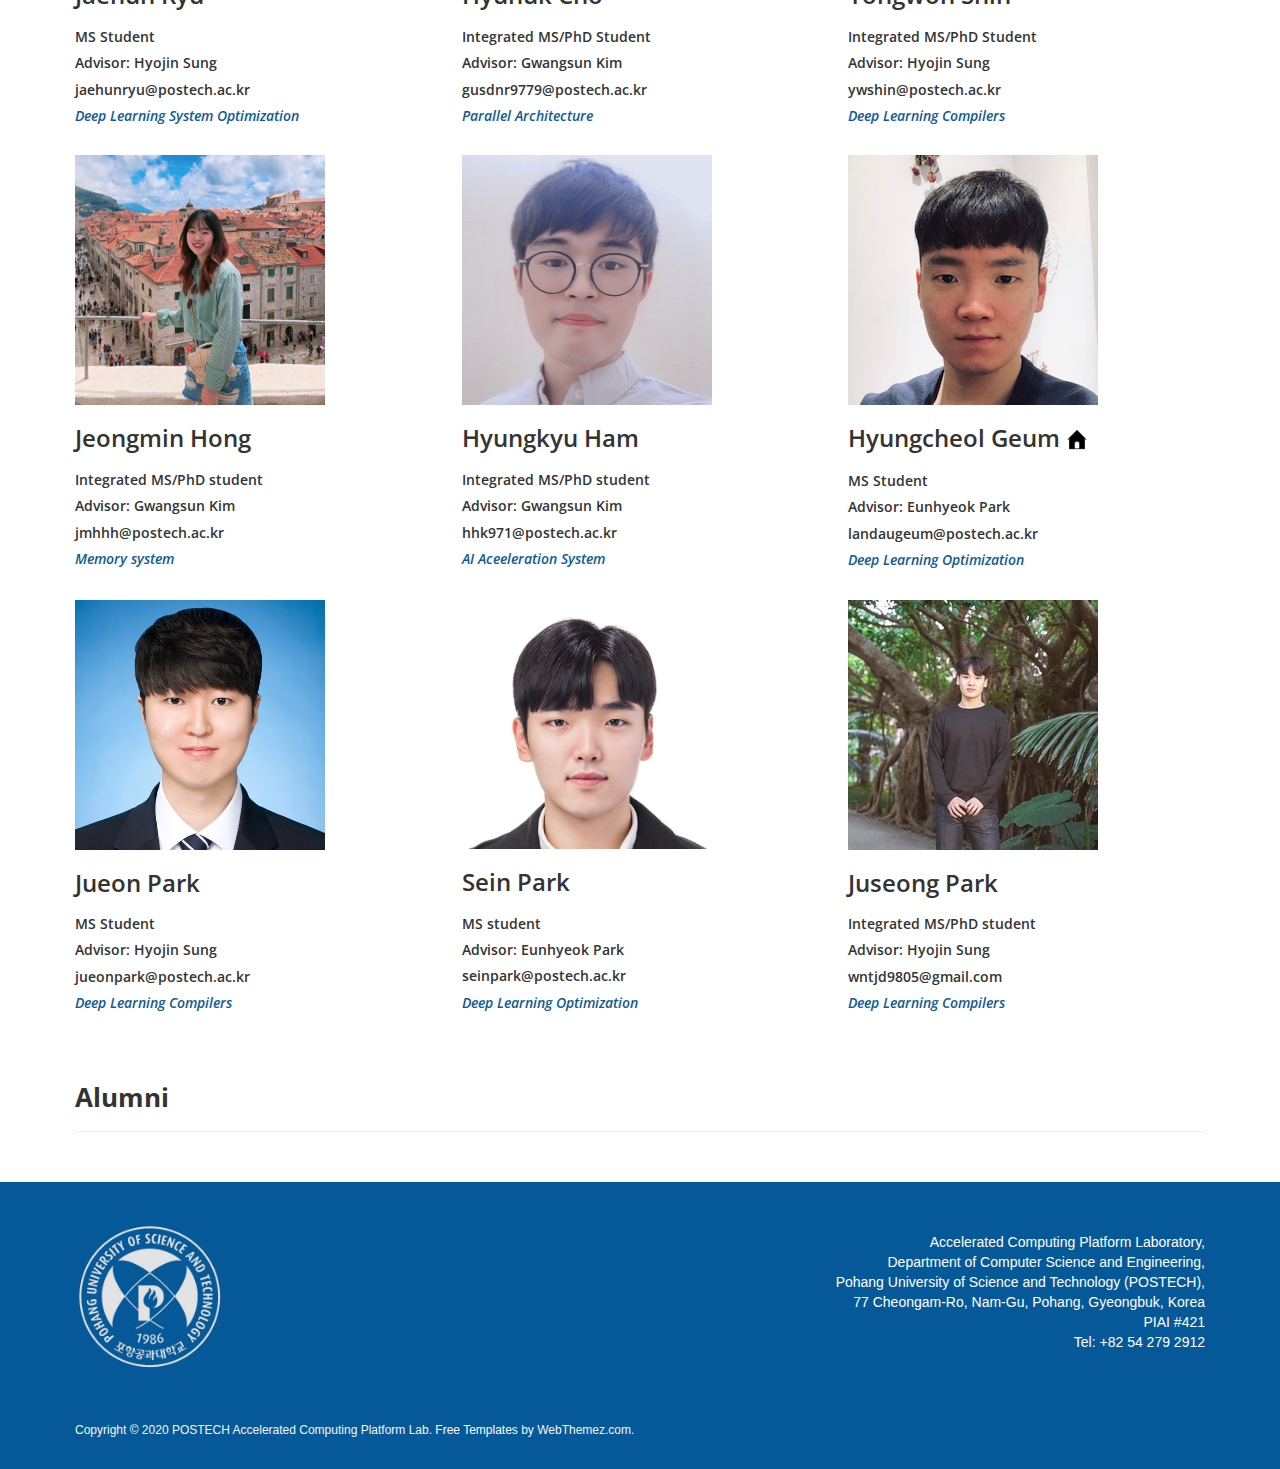
==== commit 1238b792: "Update members.html" ====
--- a/members.html
+++ b/members.html
@@ -94,6 +94,15 @@
 			</div>
 	<div id = "graduate">
 	</div>
+	<br>
+			<div class="row">
+				<div class="col-md-12">
+					<div><h2>Alumni</h2></div>
+					<hr class="margin-bottom-50"></hr>
+				</div>
+			</div>
+	<div id = "alumni">
+	</div>
 	<!--
         <div class="row service-v1 margin-bottom-40">
             <div class="col-md-4 md-margin-bottom-40">
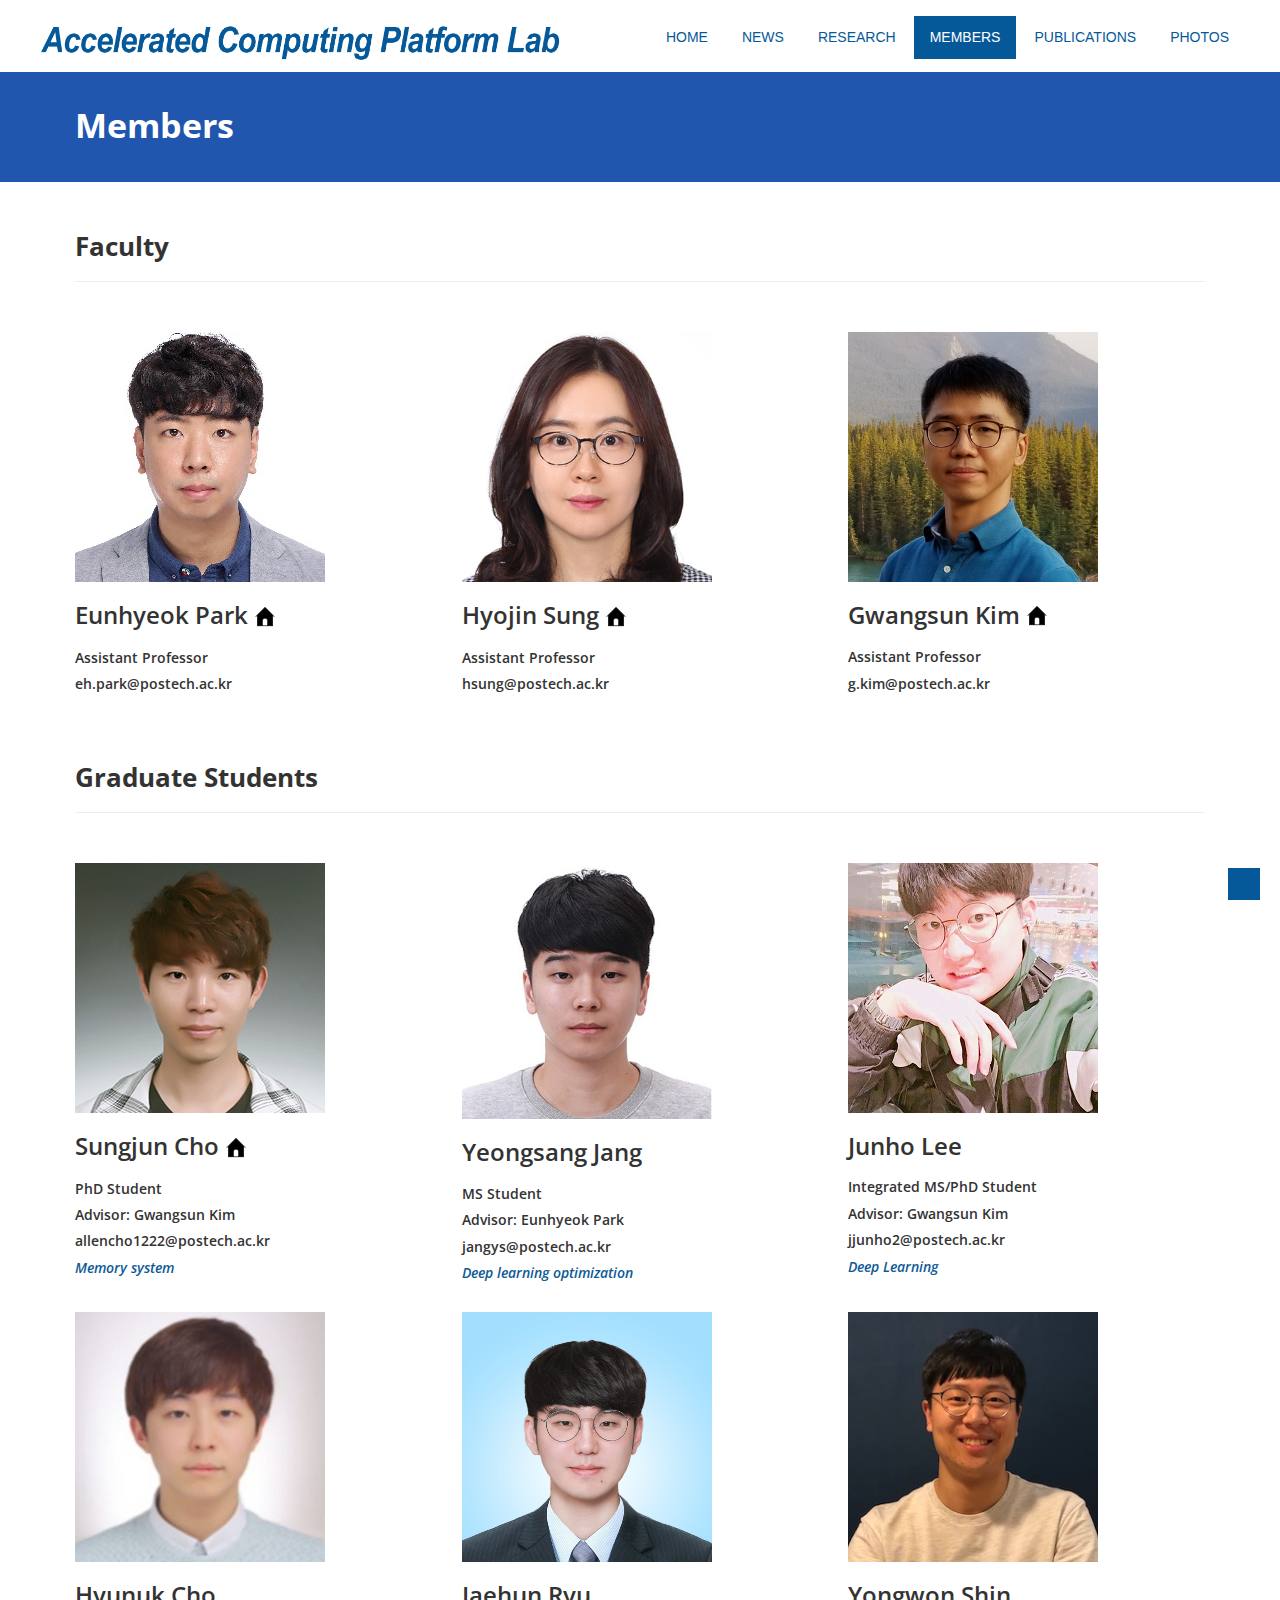
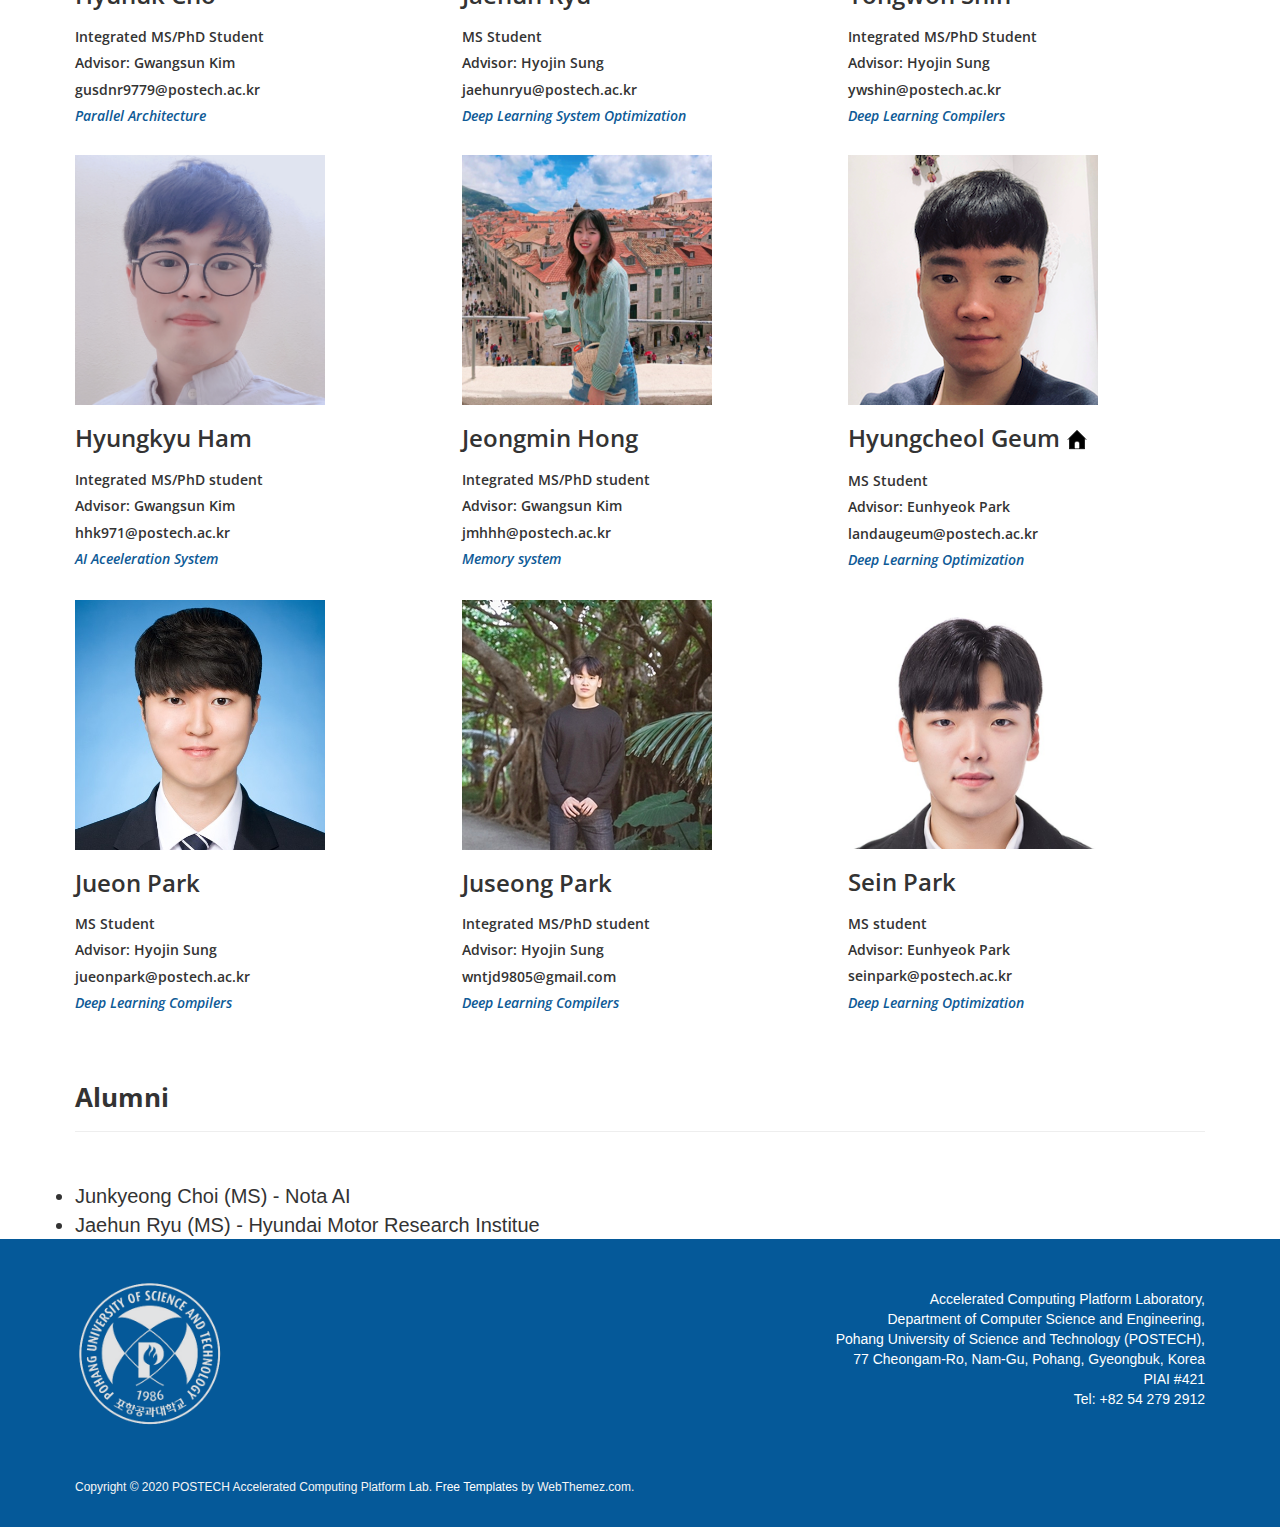
==== commit 068cf61c: "Update members.html" ====
--- a/members.html
+++ b/members.html
@@ -102,6 +102,8 @@
 				</div>
 			</div>
 	<div id = "alumni">
+		<li style="font-size: 15pt;">Junkyeong Choi (MS) - Nota AI
+		<li style="font-size: 15pt;">Jaehun Ryu (MS) - Hyundai Motor Research Institue
 	</div>
 	<!--
         <div class="row service-v1 margin-bottom-40">
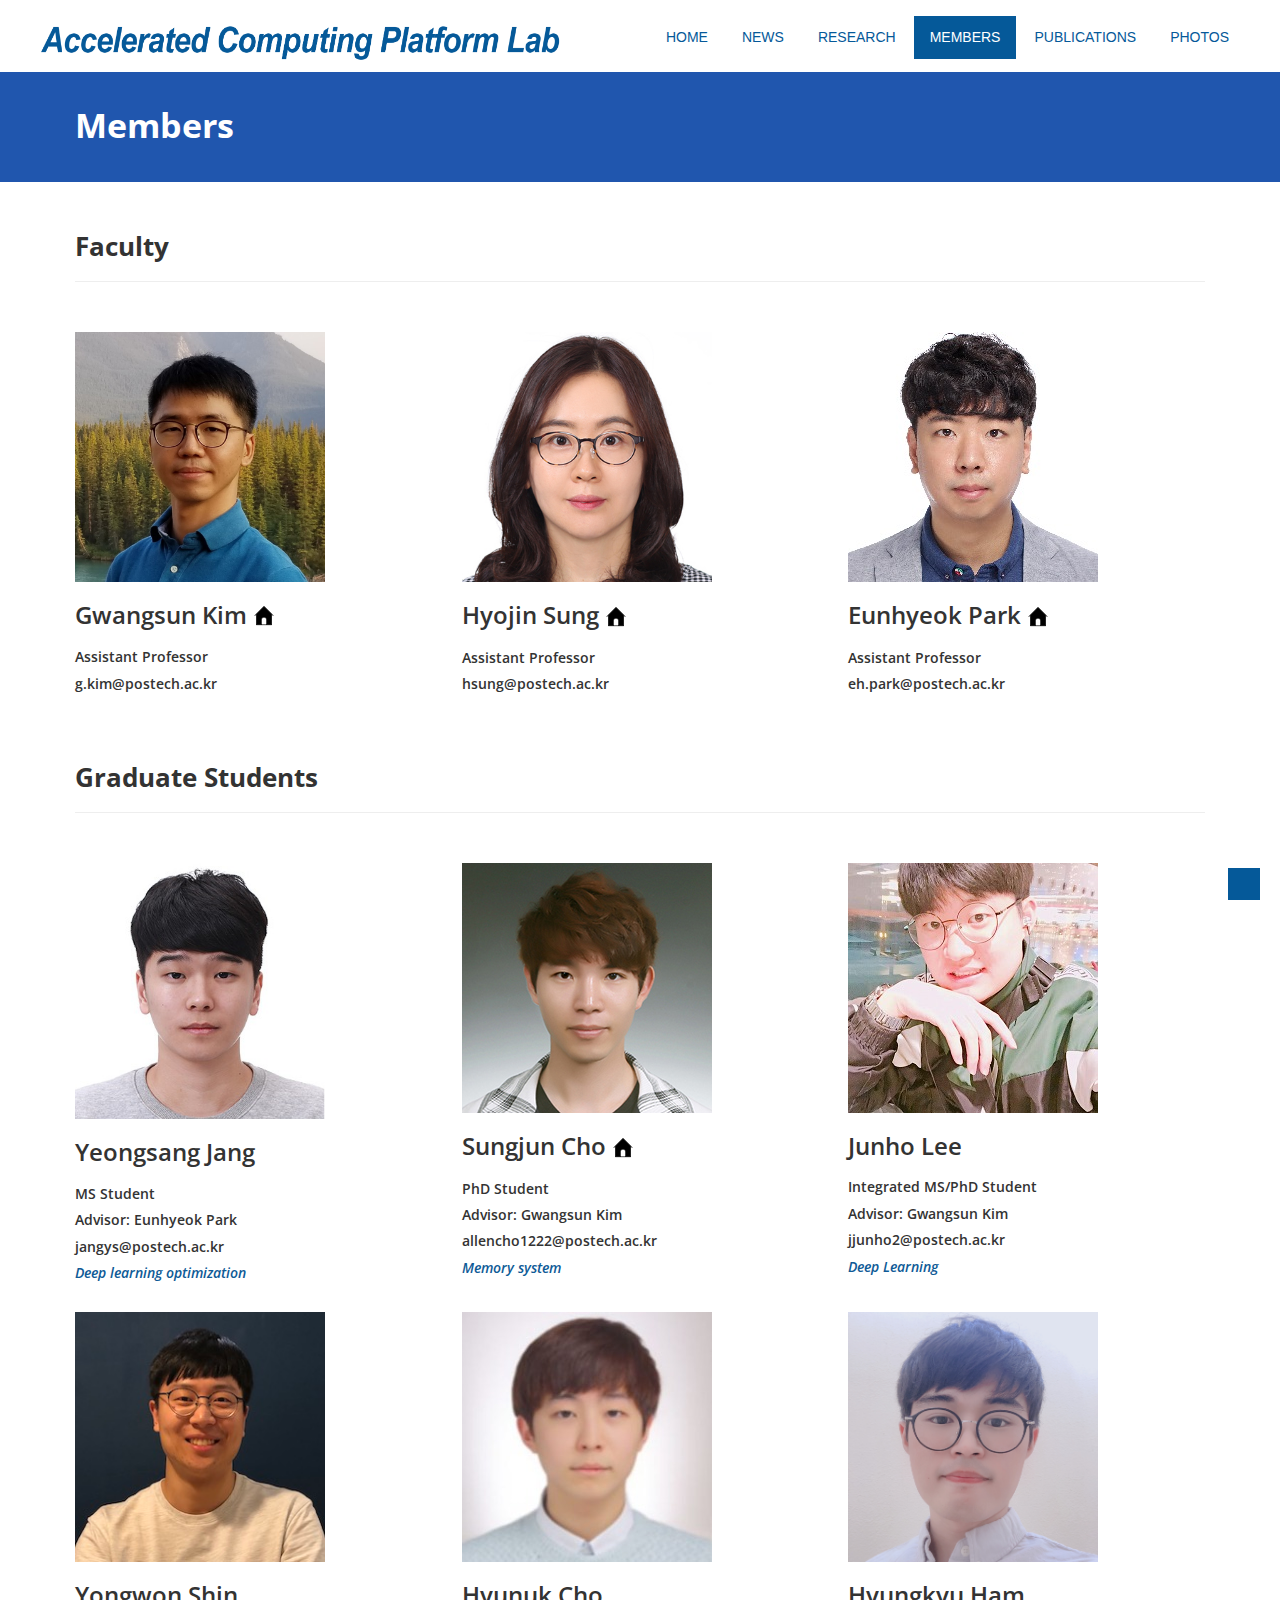
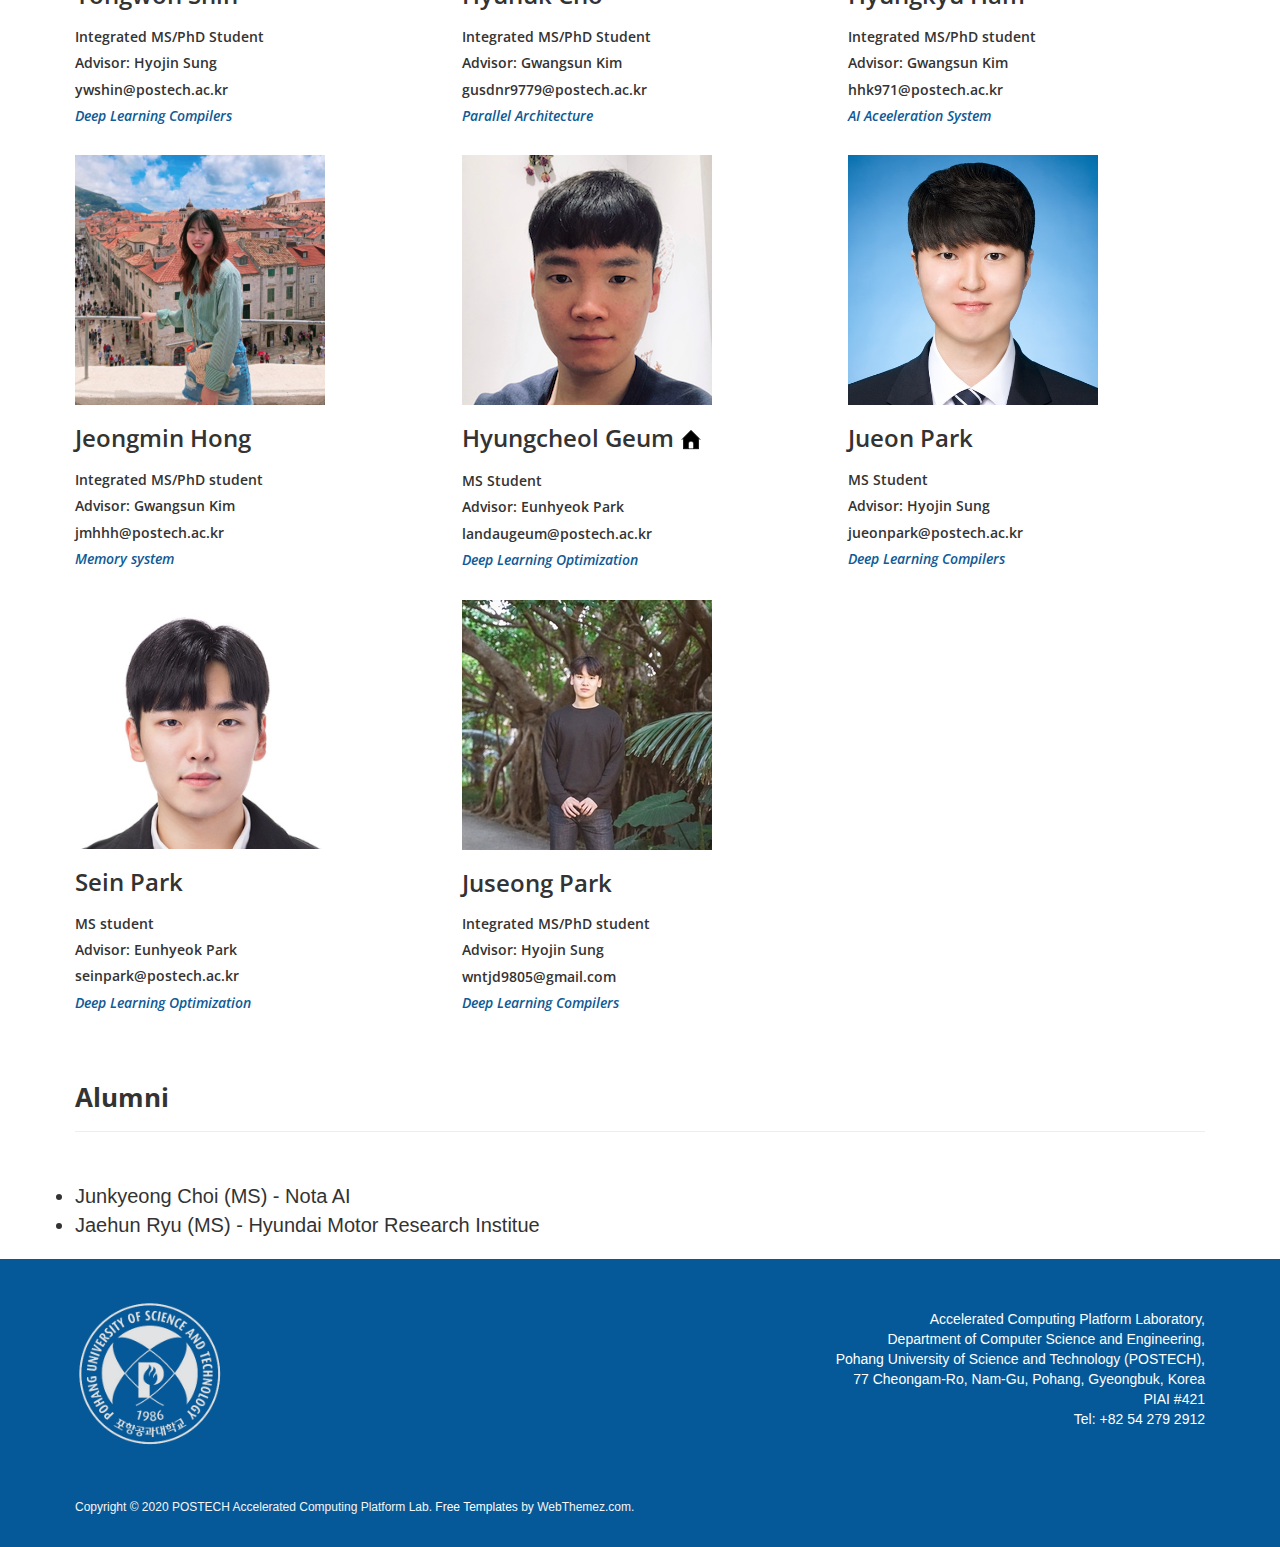
==== commit e33de073: "Update members.html" ====
--- a/members.html
+++ b/members.html
@@ -105,6 +105,7 @@
 		<li style="font-size: 15pt;">Junkyeong Choi (MS) - Nota AI
 		<li style="font-size: 15pt;">Jaehun Ryu (MS) - Hyundai Motor Research Institue
 	</div>
+	<br>
 	<!--
         <div class="row service-v1 margin-bottom-40">
             <div class="col-md-4 md-margin-bottom-40">
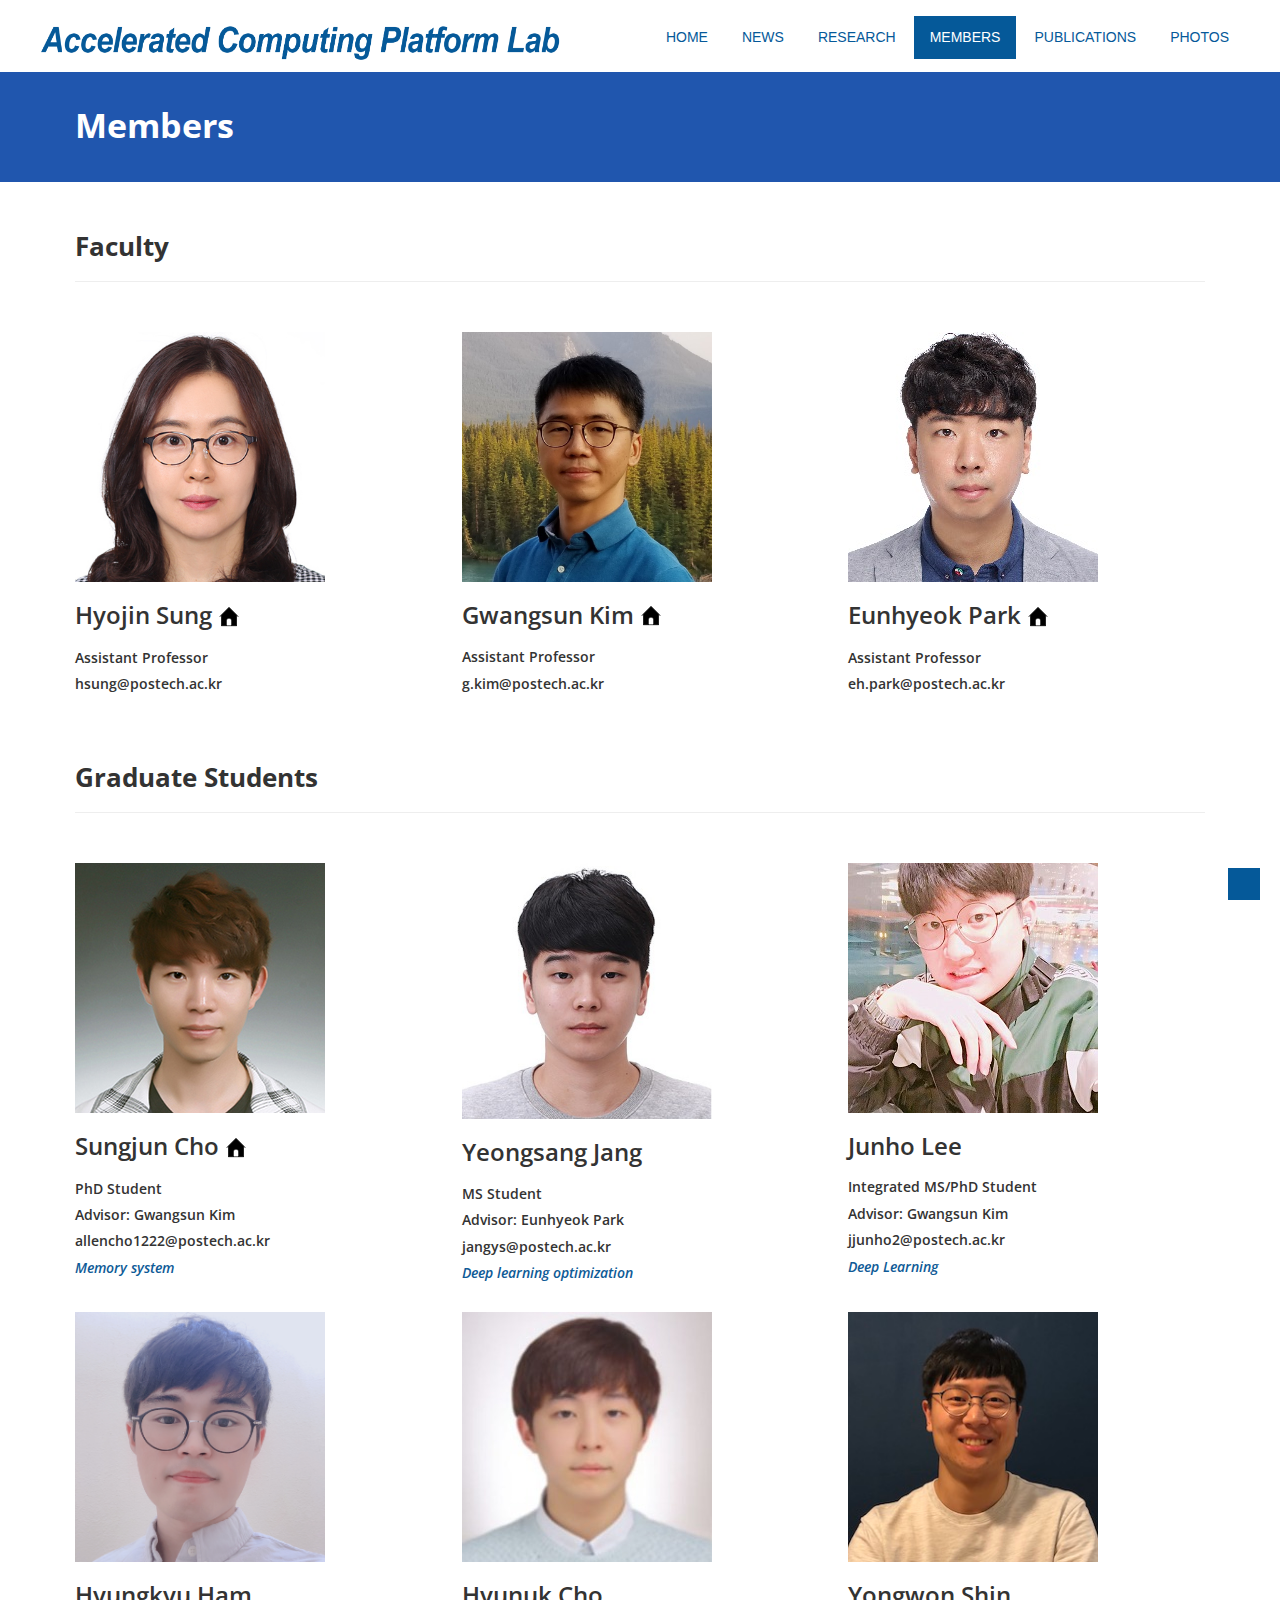
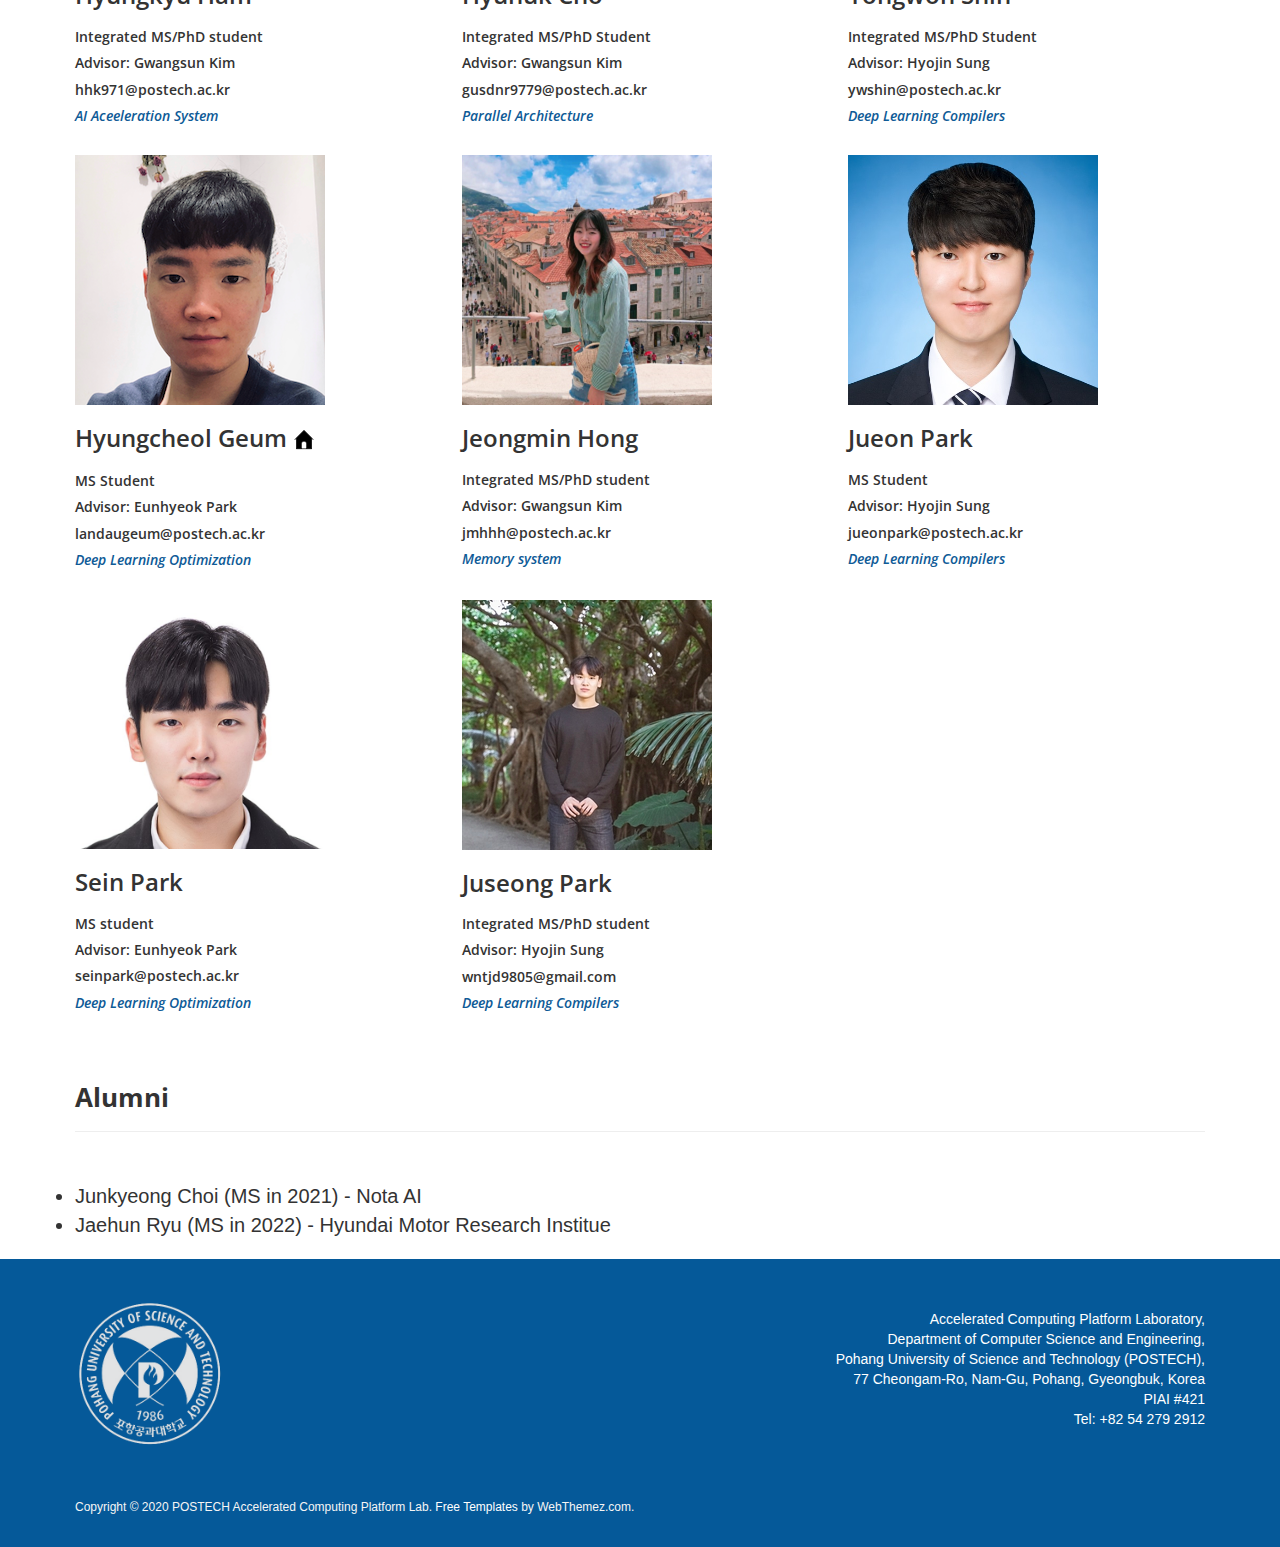
==== commit d9c61ea9: "Update members.html" ====
--- a/members.html
+++ b/members.html
@@ -102,8 +102,8 @@
 				</div>
 			</div>
 	<div id = "alumni">
-		<li style="font-size: 15pt;">Junkyeong Choi (MS) - Nota AI
-		<li style="font-size: 15pt;">Jaehun Ryu (MS) - Hyundai Motor Research Institue
+		<li style="font-size: 15pt;">Junkyeong Choi (MS in 2021) - Nota AI
+		<li style="font-size: 15pt;">Jaehun Ryu (MS in 2022) - Hyundai Motor Research Institue
 	</div>
 	<br>
 	<!--
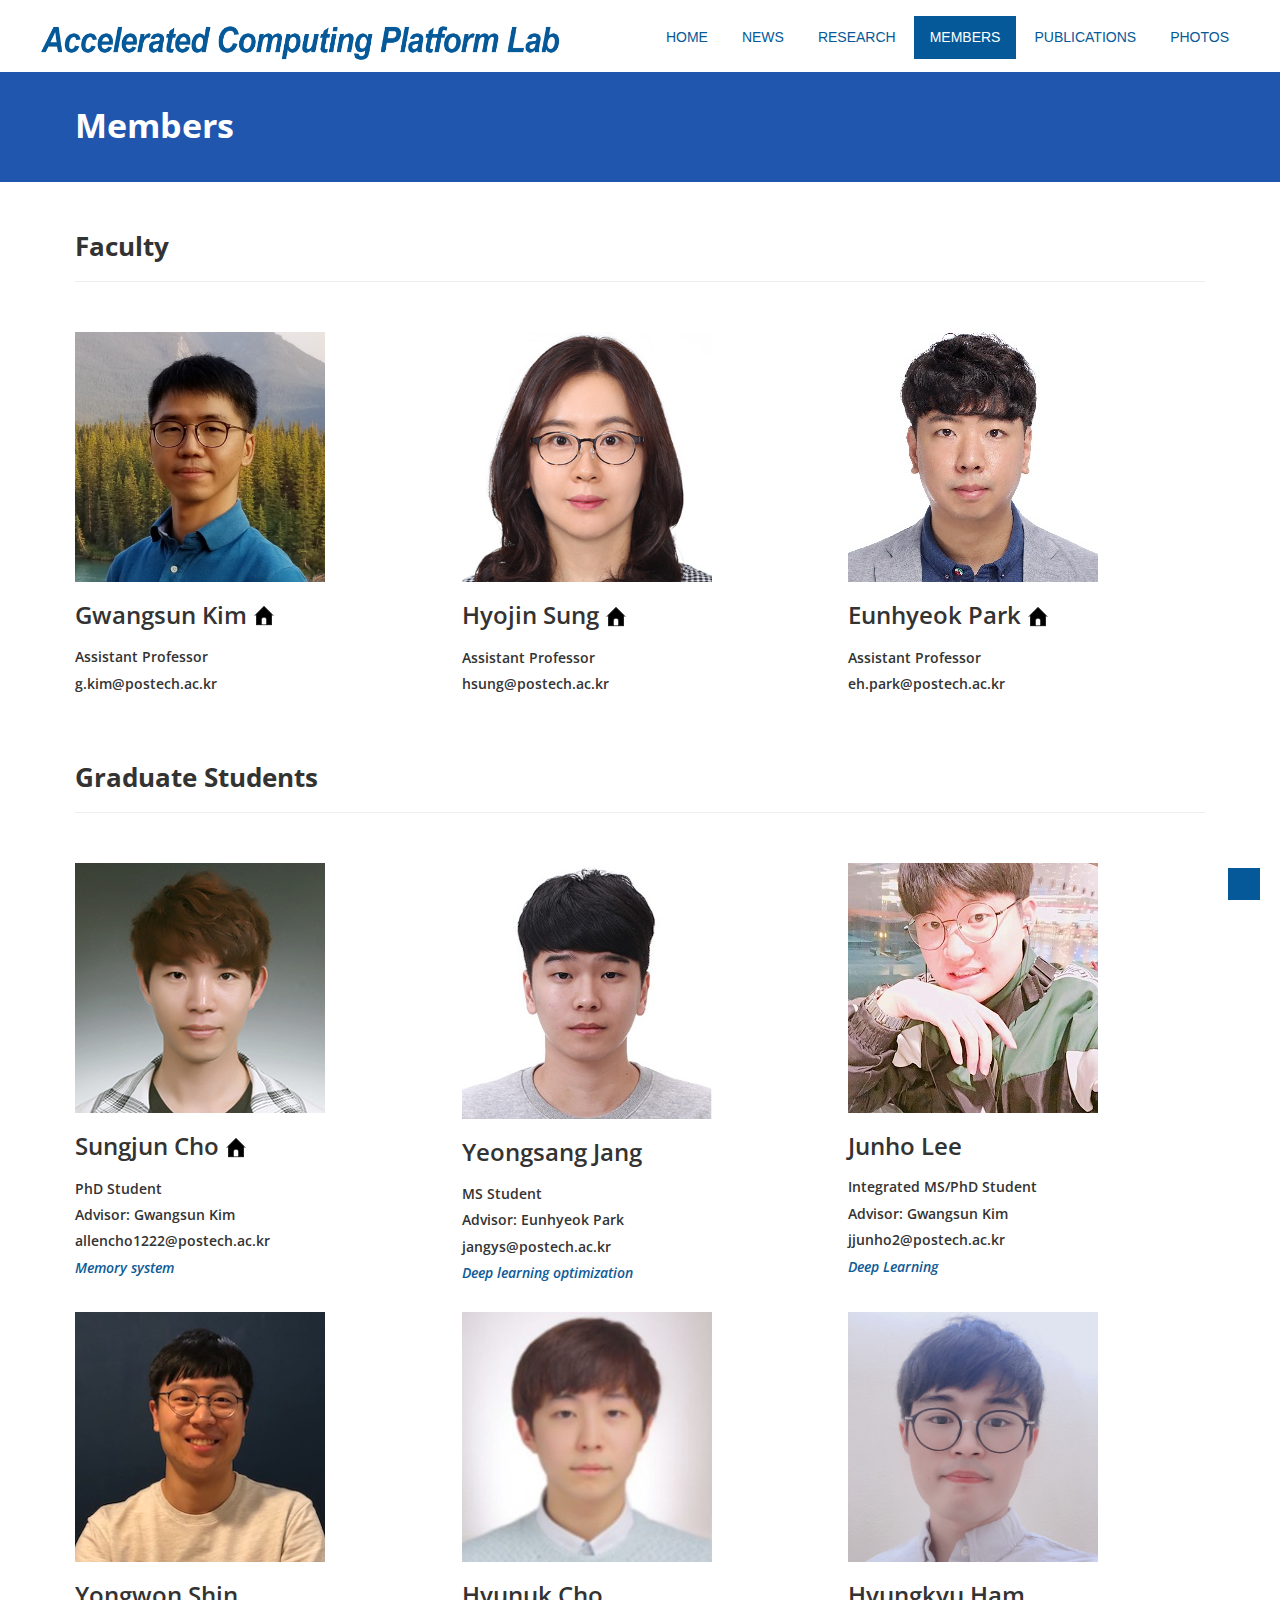
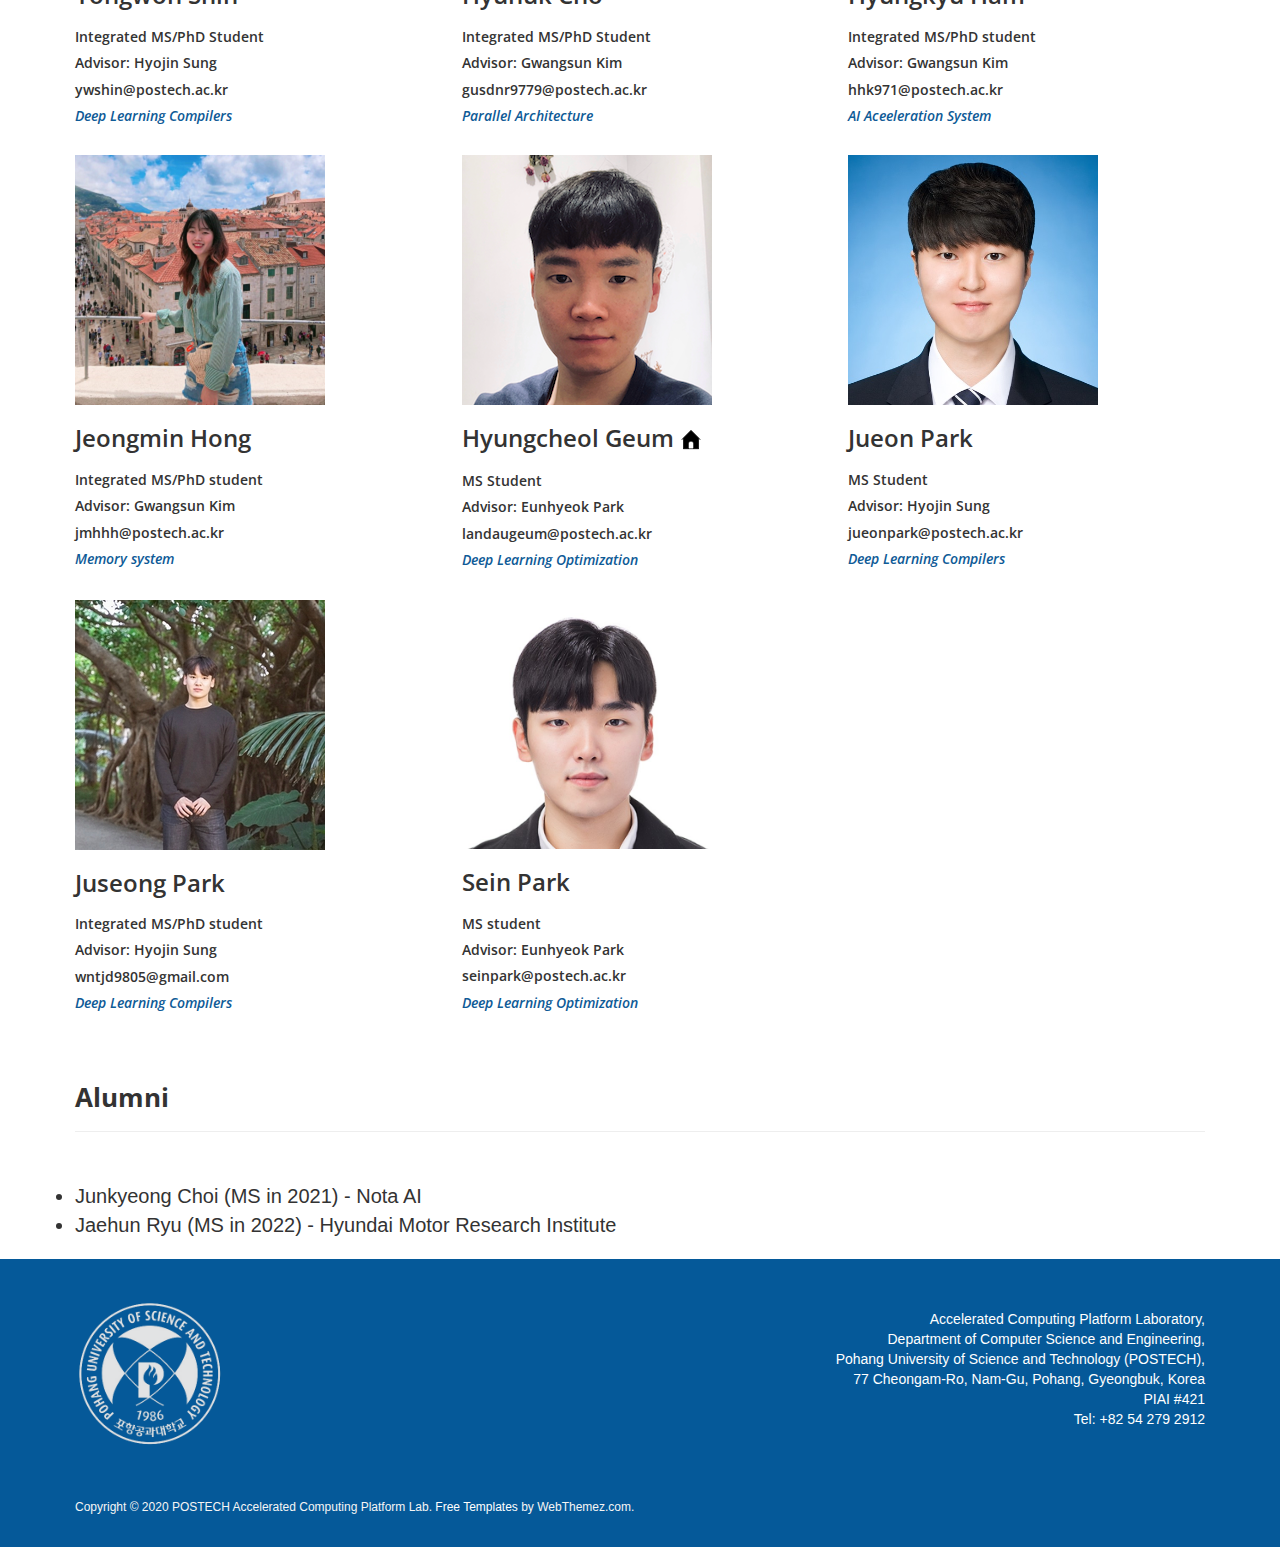
==== commit f93d5f99: "Update members.html" ====
--- a/members.html
+++ b/members.html
@@ -103,7 +103,7 @@
 			</div>
 	<div id = "alumni">
 		<li style="font-size: 15pt;">Junkyeong Choi (MS in 2021) - Nota AI
-		<li style="font-size: 15pt;">Jaehun Ryu (MS in 2022) - Hyundai Motor Research Institue
+		<li style="font-size: 15pt;">Jaehun Ryu (MS in 2022) - Hyundai Motor Research Institute
 	</div>
 	<br>
 	<!--
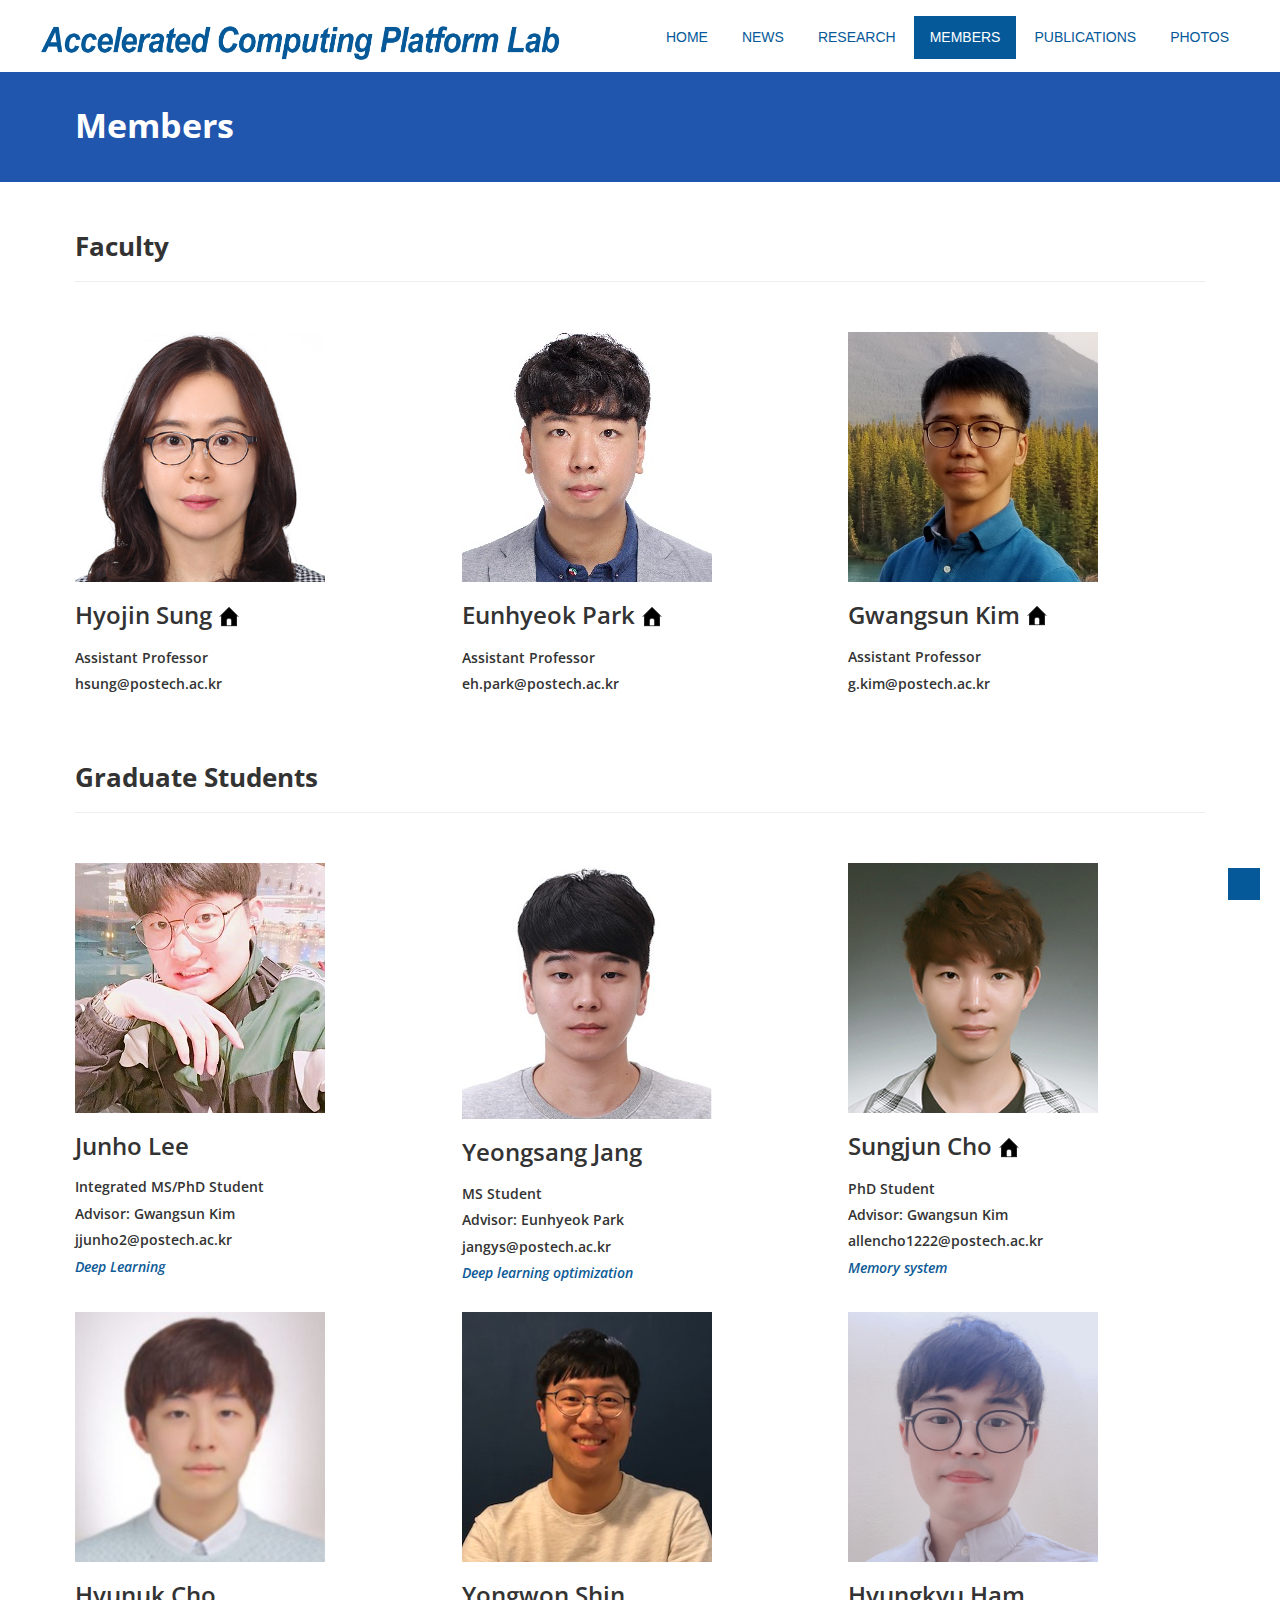
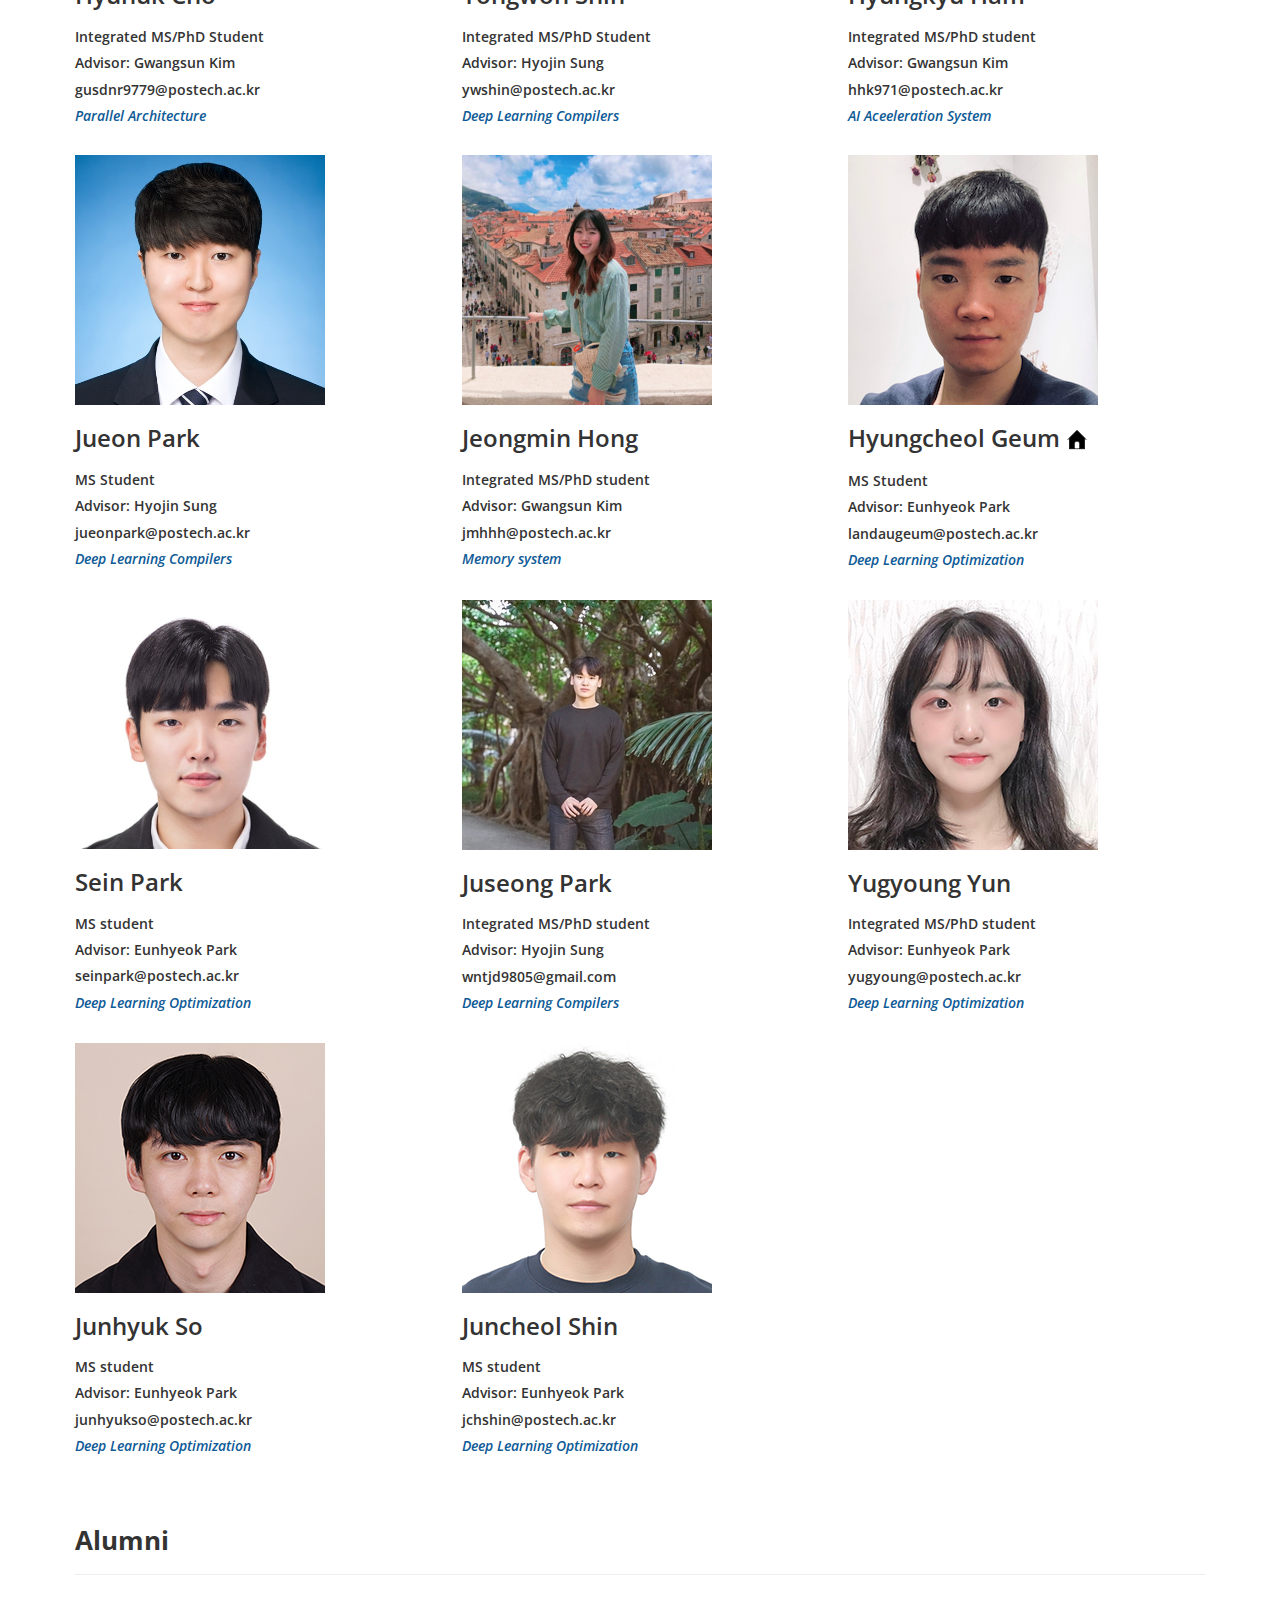
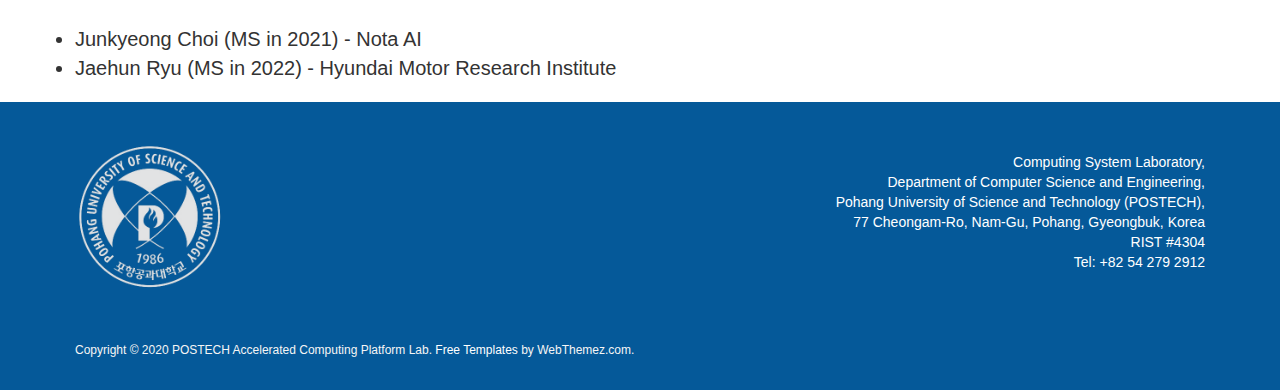
==== commit 39f222a8: "Update members.html" ====
--- a/members.html
+++ b/members.html
@@ -173,11 +173,11 @@
 			</div>
 			<div id="addrdiv" class="col-md-5">
 				<div class="widget" align="right">
-					<span> Accelerated Computing Platform Laboratory, </span><br>
+					<span> Computing System Laboratory, </span><br>
 					<span> Department of Computer Science and Engineering,</span><br>
 					<span> Pohang University of Science and Technology (POSTECH), </span><br>
 					<span> 77 Cheongam-Ro, Nam-Gu, Pohang, Gyeongbuk, Korea</span><br>
-					<span> PIAI #421 </span><br>
+					<span> RIST #4304 </span><br>
 					<span> Tel: +82 54 279 2912 </span>
 				</div>
 			</div>
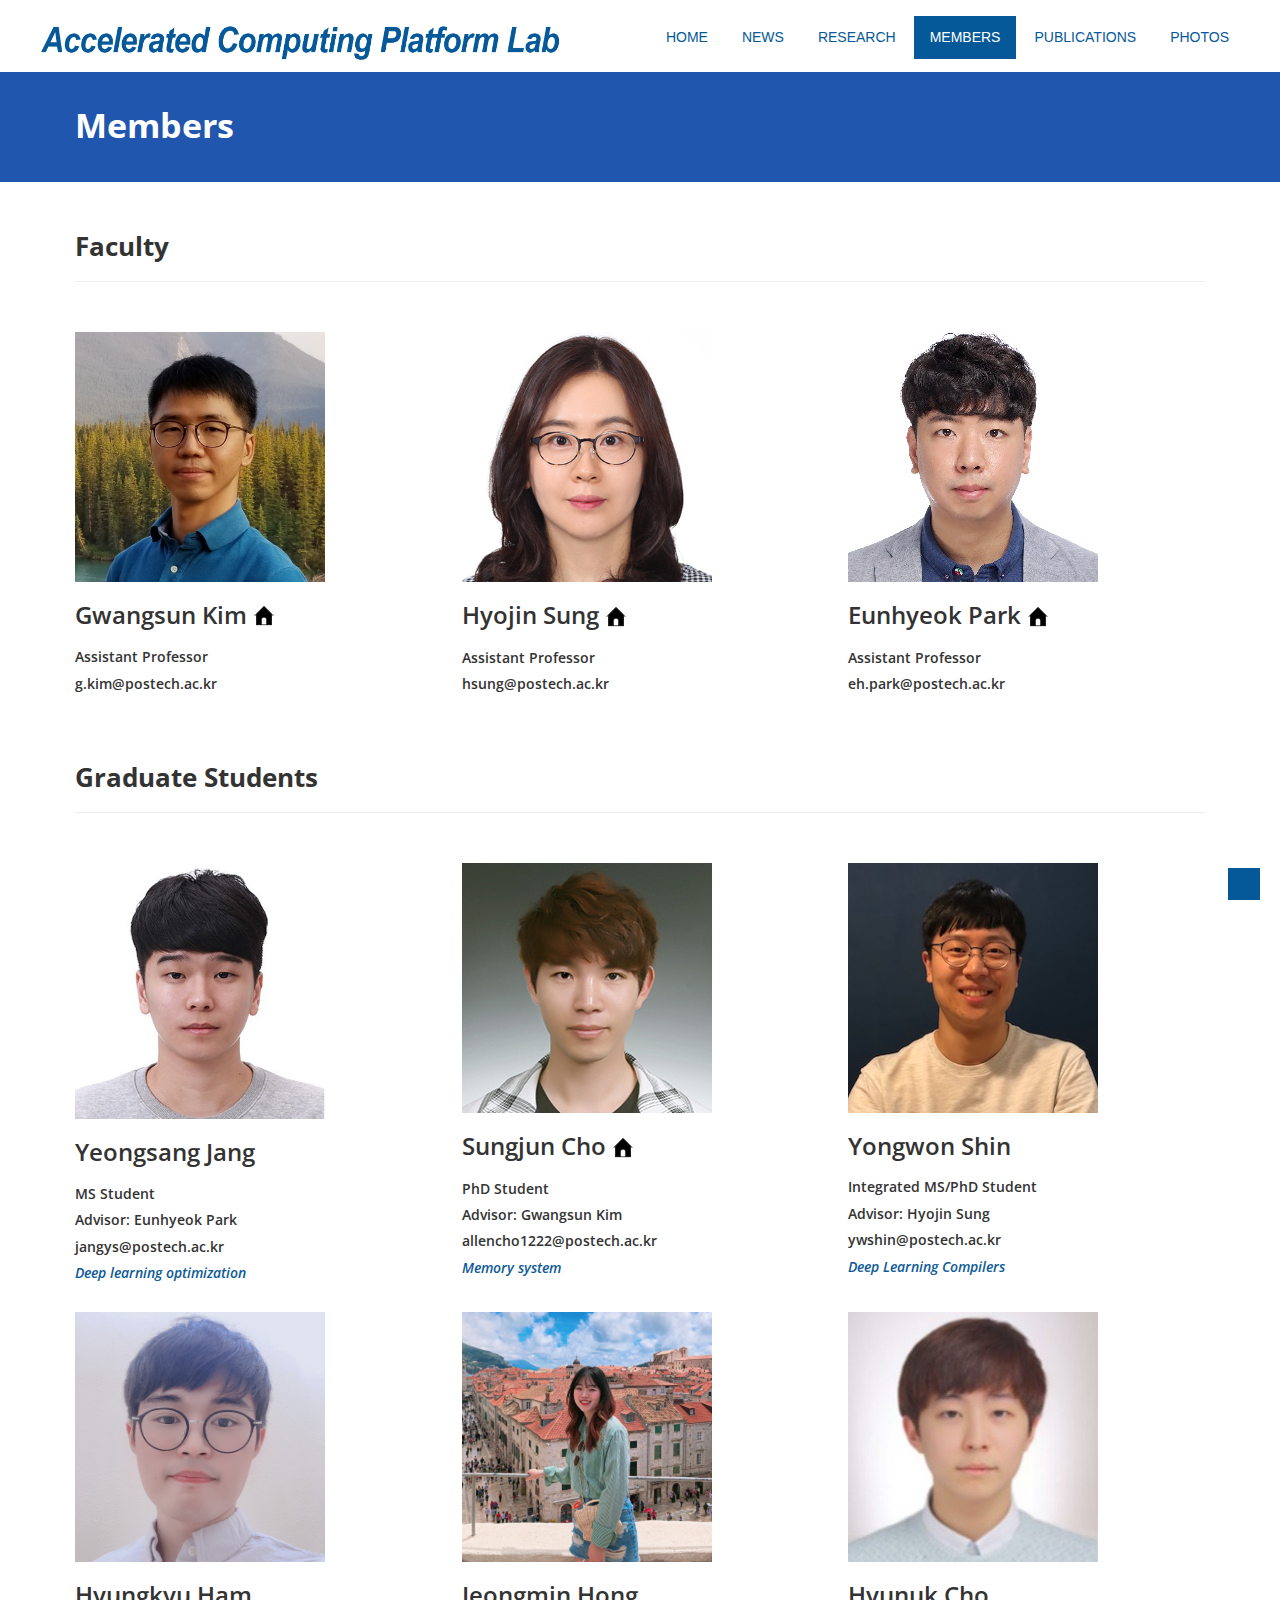
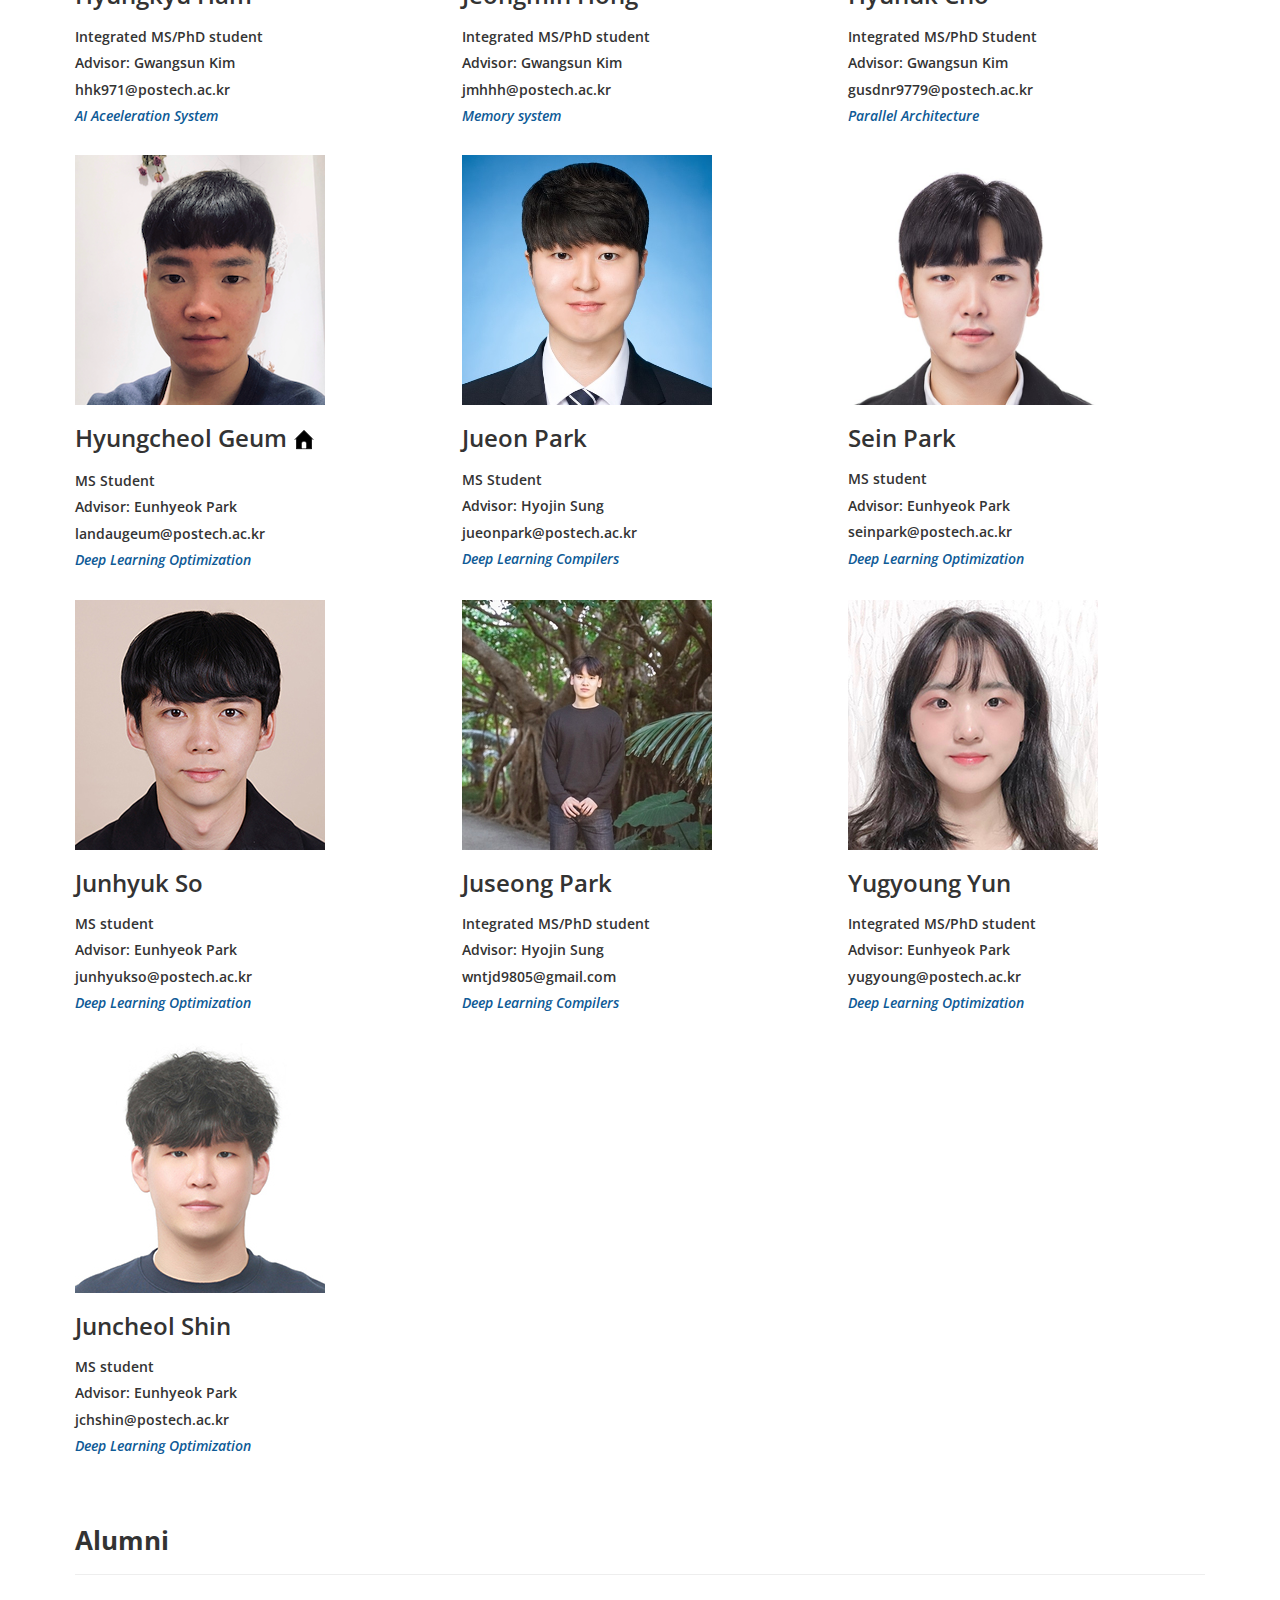
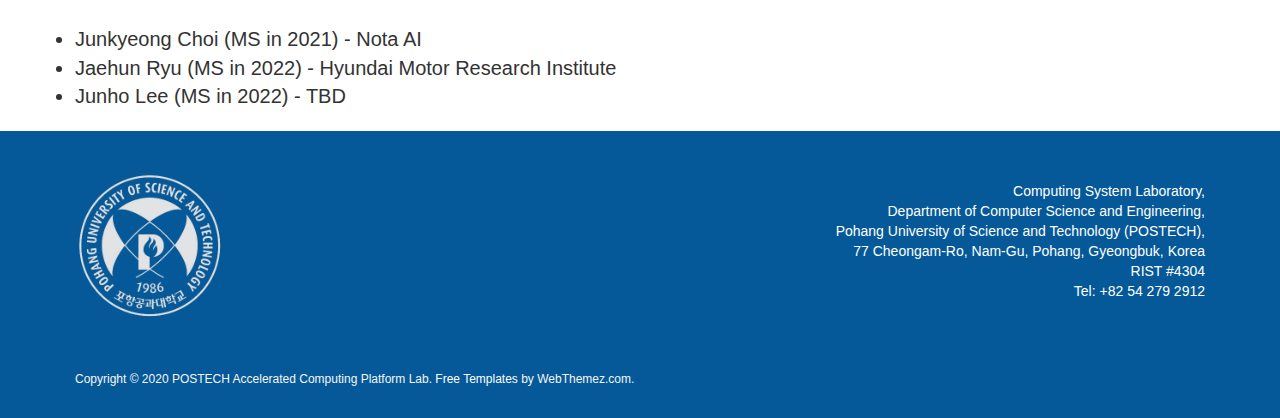
==== commit 69e894f8: "Update members.html" ====
--- a/members.html
+++ b/members.html
@@ -104,6 +104,7 @@
 	<div id = "alumni">
 		<li style="font-size: 15pt;">Junkyeong Choi (MS in 2021) - Nota AI
 		<li style="font-size: 15pt;">Jaehun Ryu (MS in 2022) - Hyundai Motor Research Institute
+		<li style="font-size: 15pt;">Junho Lee (MS in 2022) - TBD
 	</div>
 	<br>
 	<!--
